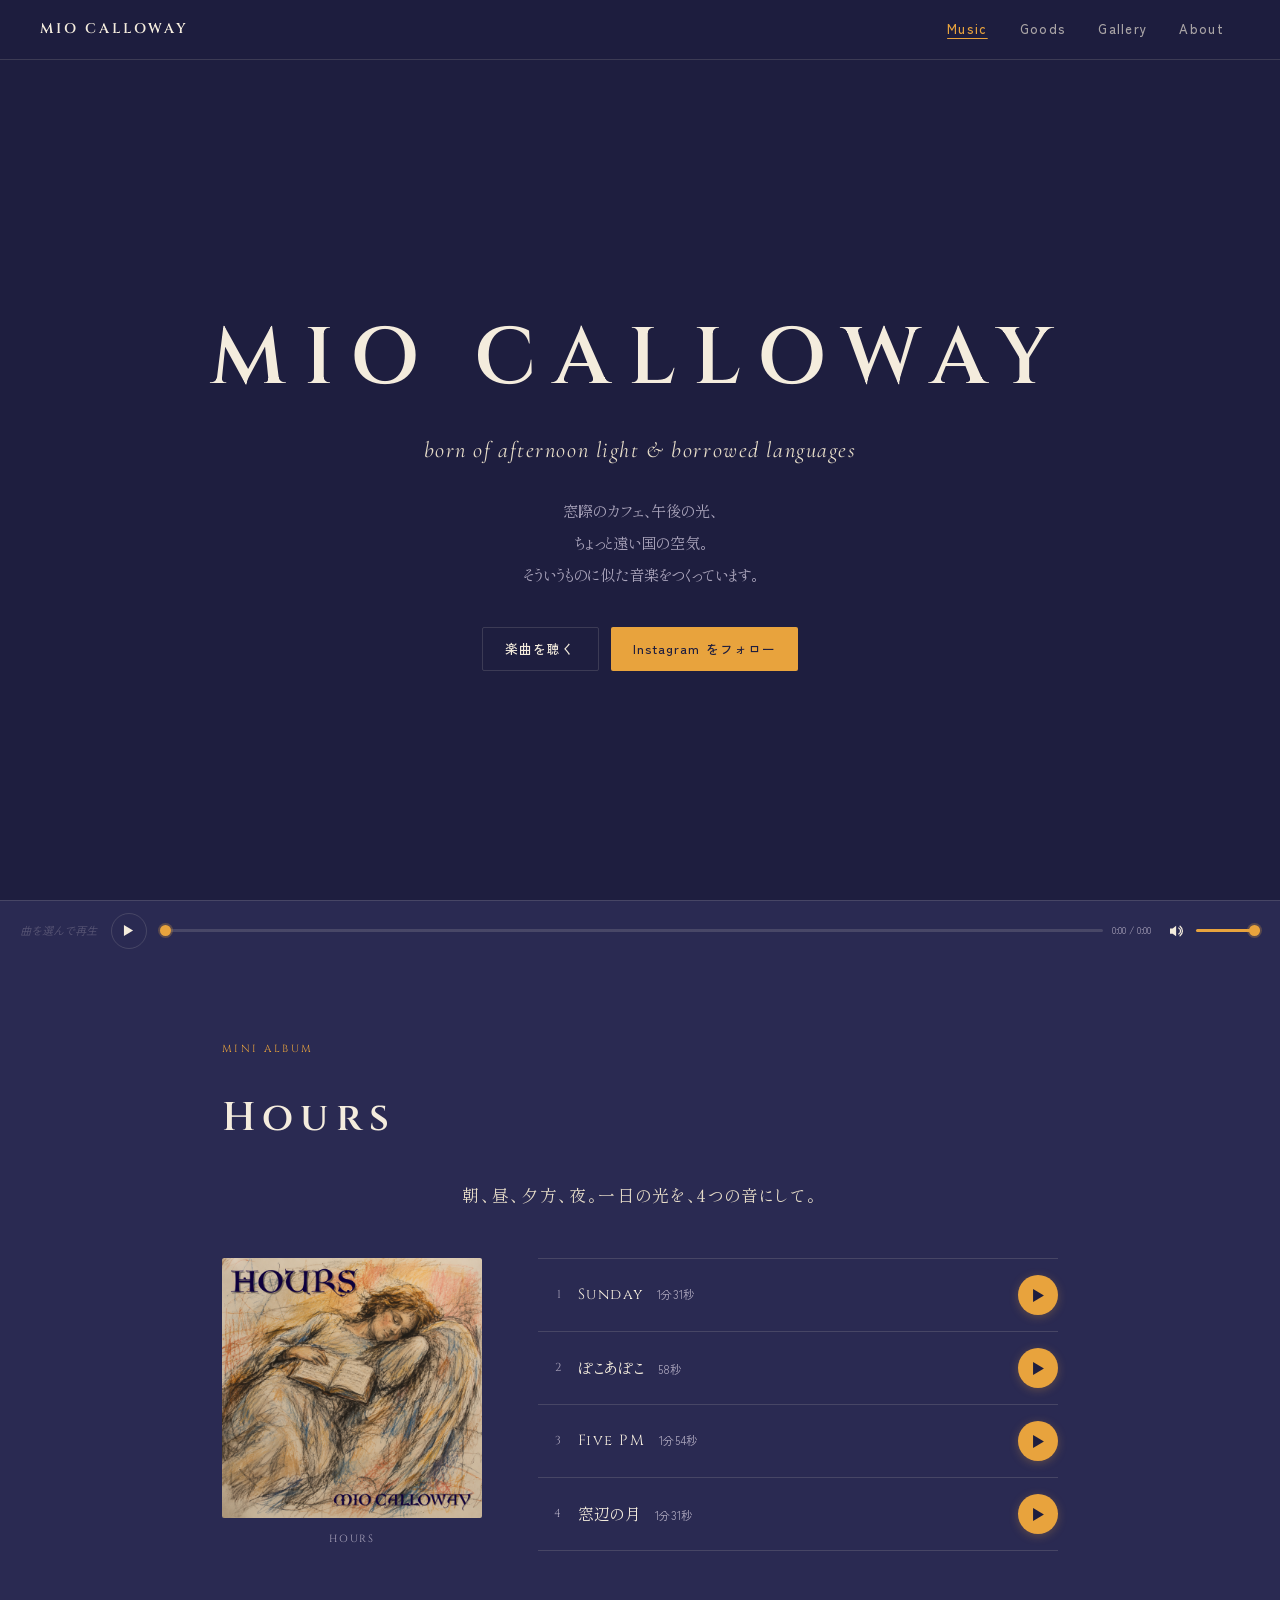
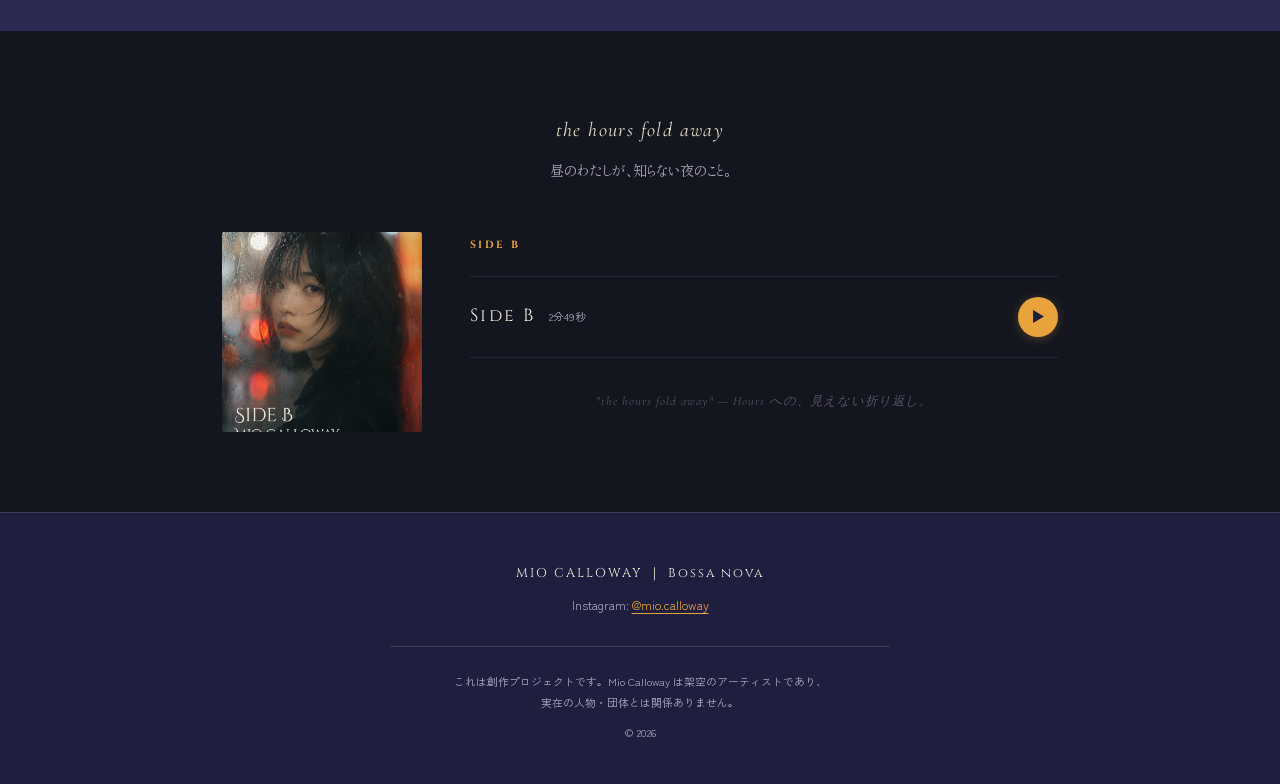
==== index.html @ bc593405 "プレーヤーを初期非表示にし、再生ボタンで表示するように変更 - .player-bar を transform:translateY(100%) で初期非表示にし、   .visible で下からスラ" ====
<!DOCTYPE html>
<html lang="ja">
<head>
  <meta charset="UTF-8">
  <meta name="viewport" content="width=device-width, initial-scale=1.0">
  <title>Music — Mio Calloway</title>
  <meta name="description" content="Mio Calloway の公式サイト。ミニアルバム『Hours』と隠しトラック Side B を収録。">
  <meta property="og:title" content="Mio Calloway">
  <meta property="og:description" content="窓際のカフェ、午後の光、ちょっと遠い国の空気。そういうものに似た音楽をつくっています。">
  <meta property="og:image" content="assets/images/og_image.jpg">
  <meta property="og:type" content="website">
  <meta name="twitter:card" content="summary_large_image">
  <meta name="theme-color" content="#1E1E3F">
  <link rel="preconnect" href="https://fonts.googleapis.com">
  <link rel="preconnect" href="https://fonts.gstatic.com" crossorigin>
  <link href="https://fonts.googleapis.com/css2?family=Cinzel:wght@400;600&family=Cormorant+Garamond:ital,wght@0,400;0,500;1,400&family=Shippori+Mincho:wght@400;600&family=Zen+Kaku+Gothic+New:wght@400;500;700&display=swap" rel="stylesheet">
  <link rel="stylesheet" href="css/style.css">
</head>
<body>

  <a href="#main" class="skip-link">本文へスキップ</a>

  <!-- ======= HEADER ======= -->
  <header class="site-header">
    <a href="index.html" class="site-logo">MIO CALLOWAY</a>
    <nav aria-label="サイトナビゲーション">
      <ul class="site-nav">
        <li><a href="index.html" class="active" aria-current="page">Music</a></li>
        <li><a href="goods.html">Goods</a></li>
        <li><a href="gallery.html">Gallery</a></li>
        <li><a href="about.html">About</a></li>
      </ul>
    </nav>
  </header>

  <!-- ======= MAIN ======= -->
  <main id="main" class="page-main">

    <!-- HERO -->
    <section class="hero" aria-labelledby="hero-title">
      <h1 id="hero-title" class="hero-title fade-in fade-in-1">MIO CALLOWAY</h1>
      <p class="hero-tagline fade-in fade-in-2">born of afternoon light &amp; borrowed languages</p>
      <p class="hero-bio fade-in fade-in-3">
        <span>窓際のカフェ、午後の光、</span>
        <span>ちょっと遠い国の空気。</span>
        <span>そういうものに似た音楽をつくっています。</span>
      </p>
      <div class="hero-cta fade-in fade-in-4">
        <a href="#hours-heading" class="hero-cta-secondary">楽曲を聴く</a>
        <a href="https://www.instagram.com/mio.calloway" class="hero-cta-primary" target="_blank" rel="noopener noreferrer">Instagram をフォロー</a>
      </div>
      <span class="scroll-hint fade-in fade-in-5" aria-hidden="true">↓</span>
    </section>

    <!-- ======= HOURS ======= -->
    <section class="hours-section" aria-labelledby="hours-heading">
      <div class="section-container">
        <span class="page-label fade-in fade-in-1">Mini Album</span>
        <h2 id="hours-heading" style="font-family:var(--f-cinzel);font-size:clamp(1.5rem,5vw,2.5rem);font-weight:600;letter-spacing:.18em;color:var(--cream);margin-bottom:1.5rem;" class="fade-in fade-in-2">Hours</h2>
        <p class="section-lead fade-in fade-in-3">朝、昼、夕方、夜。一日の光を、4つの音にして。</p>

        <div class="hours-inner fade-in fade-in-4">
          <!-- Album cover -->
          <div class="album-cover-wrapper">
            <img
              src="assets/images/cover_hours.jpg"
              alt="ミニアルバム『Hours』ジャケット"
              class="album-cover"
              width="260"
              height="260"
            >
            <p class="album-cover-label">Hours</p>
          </div>

          <!-- Track list -->
          <div class="hours-tracks">
            <ul class="track-list" aria-label="トラックリスト">

              <!-- Track 1: Sunday -->
              <li class="track-item"
                  data-src="assets/audio/01_sunday.mp3"
                  data-title="Sunday"
                  data-sideb="false">
                <span class="track-num">1</span>
                <div class="track-info">
                  <span class="track-title track-title-en">Sunday</span>
                  <div class="track-sub">
                    <span class="track-duration">1分31秒</span>
                  </div>
                </div>
                <button class="play-btn" aria-label="Sundayを再生" type="button"></button>
              </li>

              <!-- Track 2: ぽこあぽこ -->
              <li class="track-item"
                  data-src="assets/audio/02_pocoapoco.mp3"
                  data-title="ぽこあぽこ"
                  data-sideb="false">
                <span class="track-num">2</span>
                <div class="track-info">
                  <span class="track-title">ぽこあぽこ</span>
                  <div class="track-sub">
                    <span class="track-duration">58秒</span>
                  </div>
                </div>
                <button class="play-btn" aria-label="ぽこあぽこを再生" type="button"></button>
              </li>

              <!-- Track 3: Five PM -->
              <li class="track-item"
                  data-src="assets/audio/03_five_pm.mp3"
                  data-title="Five PM"
                  data-sideb="false">
                <span class="track-num">3</span>
                <div class="track-info">
                  <span class="track-title track-title-en">Five PM</span>
                  <div class="track-sub">
                    <span class="track-duration">1分54秒</span>
                  </div>
                </div>
                <button class="play-btn" aria-label="Five PMを再生" type="button"></button>
              </li>

              <!-- Track 4: 窓辺の月 -->
              <li class="track-item"
                  data-src="assets/audio/04_madobe_no_tsuki.mp3"
                  data-title="窓辺の月"
                  data-sideb="false">
                <span class="track-num">4</span>
                <div class="track-info">
                  <span class="track-title">窓辺の月</span>
                  <div class="track-sub">
                    <span class="track-duration">1分31秒</span>
                  </div>
                </div>
                <button class="play-btn" aria-label="窓辺の月を再生" type="button"></button>
              </li>

            </ul>
          </div><!-- /.hours-tracks -->
        </div><!-- /.hours-inner -->
      </div>
    </section><!-- /.hours-section -->

    <!-- ======= SIDE B ======= -->
    <section class="side-b-section" aria-labelledby="sideb-heading">
      <div class="section-container">
        <div class="side-b-lead fade-in fade-in-1">
          <span class="side-b-lead-en">the hours fold away</span>
          <span class="side-b-lead-ja">昼のわたしが、知らない夜のこと。</span>
        </div>

        <div class="side-b-inner fade-in fade-in-2">
          <!-- Cover -->
          <div class="side-b-cover-wrapper">
            <img
              src="assets/images/cover_side_b.jpg"
              alt="写真集『Side B』表紙"
              class="side-b-cover"
              width="200"
              height="200"
            >
          </div>

          <!-- Track -->
          <div class="side-b-track-block">
            <h2 class="page-label" id="sideb-heading">Side B</h2>
            <ul>
              <li class="side-b-track-item"
                  data-src="assets/audio/05_side_b.mp3"
                  data-title="Side B"
                  data-sideb="true">
                <div class="track-info">
                  <span class="side-b-track-title">Side B</span>
                  <span class="side-b-track-meta">2分49秒</span>
                </div>
                <button class="play-btn" aria-label="Side Bを再生" type="button"></button>
              </li>
            </ul>

            <p class="side-b-hint">
              "the hours fold away" — Hours への、見えない折り返し。
            </p>
          </div>
        </div>

      </div>
    </section><!-- /.side-b-section -->

  </main>

  <!-- ======= FOOTER ======= -->
  <footer class="site-footer">
    <span class="footer-logo">MIO CALLOWAY ｜ Bossa nova</span>
    <p class="footer-ig">Instagram: <a href="https://www.instagram.com/mio.calloway" target="_blank" rel="noopener noreferrer">@mio.calloway</a></p>
    <div class="footer-disclosure">
      <p>これは創作プロジェクトです。Mio Calloway は架空のアーティストであり、<br>実在の人物・団体とは関係ありません。</p>
      <p style="margin-top:.5rem;">© 2026</p>
    </div>
  </footer>

  <!-- ======= PLAYER BAR ======= -->
  <div id="player-bar" class="player-bar" role="region" aria-label="音楽プレーヤー">
    <span id="player-idle" class="player-idle">曲を選んで再生</span>
    <span id="player-track-name" class="player-track-name"></span>
    <div class="player-controls">
      <button id="player-play-btn" class="player-play-btn" type="button" aria-label="再生">
        <svg viewBox="0 0 10 12" fill="currentColor" width="11" height="11"><polygon points="0,0 10,6 0,12"/></svg>
      </button>
    </div>
    <div class="player-seek">
      <input
        id="player-progress"
        class="player-progress"
        type="range"
        min="0"
        max="100"
        value="0"
        step="0.1"
        aria-label="再生位置"
      >
      <span id="player-time" class="player-time">0:00 / 0:00</span>
    </div>
    <div class="player-volume">
      <button id="player-mute-btn" class="player-mute-btn" type="button" aria-label="ミュート">
        <svg viewBox="0 0 16 16" fill="currentColor" width="14" height="14" aria-hidden="true">
          <path d="M0 5v6h3l4 3V2L3 5H0z"/>
          <path d="M10 4.5a4 4 0 0 1 0 7" fill="none" stroke="currentColor" stroke-width="1.4" stroke-linecap="round"/>
          <path d="M11.5 2.5a7 7 0 0 1 0 11" fill="none" stroke="currentColor" stroke-width="1.4" stroke-linecap="round"/>
        </svg>
      </button>
      <input
        id="player-volume"
        class="player-volume-slider"
        type="range"
        min="0"
        max="100"
        value="100"
        step="1"
        aria-label="音量"
      >
    </div>
  </div>

  <script src="js/player.js"></script>
</body>
</html>
---- css/style.css ----
/* ============================================================
   Mio Calloway — Global Styles
   ============================================================ */

/* === 1. GOOGLE FONTS ===
   Fonts are loaded via <link> in each page's <head> (preconnect + display=swap).
   No @import here to avoid duplicate, render-blocking font requests. */

/* === 2. CSS VARIABLES === */
:root {
  /* Hours（表・昼・暖）= 主軸 */
  --indigo:        #1E1E3F;
  --indigo-soft:   #2A2A52;
  --cream:         #F4ECDD;
  --cream-dim:     #E7DDC9;

  /* アクセント（暖色・誘導） */
  --amber:         #E8A33D;
  --amber-deep:    #D4A857;

  /* Side B（裏・夜・冷）*/
  --night:         #14161F;
  --night-blue:    #2B3A55;

  /* 汎用 */
  --ink:           #1E1E3F;
  --ink-on-dark:   #F4ECDD;
  /* 暗背景上での可読性確保（旧 #8A8499 はコントラスト不足だったため明度を上げた） */
  --muted:         #ABA5BC;
  --line:          rgba(244,236,221,.14);
  --line-dark:     rgba(30,30,63,.12);

  /* Font families */
  --f-cinzel:      'Cinzel', serif;
  --f-cormorant:   'Cormorant Garamond', serif;
  --f-shippori:    'Shippori Mincho', serif;
  --f-zen:         'Zen Kaku Gothic New', sans-serif;
}

/* === 3. RESET & BASE === */
*, *::before, *::after {
  box-sizing: border-box;
  margin: 0;
  padding: 0;
}

@media (prefers-reduced-motion: no-preference) {
  html { scroll-behavior: smooth; }
}

body {
  background-color: var(--indigo);
  color: var(--cream);
  font-family: var(--f-zen);
  font-size: 1rem;
  line-height: 1.9;
  font-feature-settings: "palt";
  -webkit-font-smoothing: antialiased;
  min-height: 100vh;
}

img {
  display: block;
  max-width: 100%;
  height: auto;
  background-color: var(--indigo-soft);
}

a {
  color: var(--amber);
  text-decoration: underline;
  text-underline-offset: 3px;
  transition: color 0.2s;
}

a:hover {
  color: var(--cream);
}

ul, ol {
  list-style: none;
}

button {
  cursor: pointer;
}

/* === ACCESSIBILITY: focus visibility === */
a:focus-visible,
button:focus-visible,
input:focus-visible,
[tabindex]:focus-visible {
  outline: 2px solid var(--amber);
  outline-offset: 3px;
  border-radius: 2px;
}

.player-progress:focus-visible {
  outline: 2px solid var(--amber);
  outline-offset: 4px;
}

/* Skip link — visible only when focused */
.skip-link {
  position: absolute;
  left: 1rem;
  top: -3rem;
  z-index: 1000;
  padding: 0.5rem 0.9rem;
  background: var(--amber);
  color: var(--indigo);
  font-size: 0.8rem;
  font-weight: 700;
  text-decoration: none;
  border-radius: 2px;
  transition: top 0.2s;
}

.skip-link:focus {
  top: 1rem;
  color: var(--indigo);
}

/* === ACCESSIBILITY: reduced motion === */
@media (prefers-reduced-motion: reduce) {
  *, *::before, *::after {
    animation-duration: 0.001ms !important;
    animation-iteration-count: 1 !important;
    transition-duration: 0.001ms !important;
  }
  .fade-in { opacity: 1 !important; transform: none !important; }
}

/* === 4. FADE-IN ANIMATIONS === */
@keyframes fadeUp {
  from { opacity: 0; transform: translateY(14px); }
  to   { opacity: 1; transform: translateY(0); }
}

.fade-in {
  opacity: 0;
  animation: fadeUp 0.6s ease forwards;
}
.fade-in-1 { animation-delay: 0.1s; }
.fade-in-2 { animation-delay: 0.28s; }
.fade-in-3 { animation-delay: 0.46s; }
.fade-in-4 { animation-delay: 0.62s; }
.fade-in-5 { animation-delay: 0.78s; }

/* === 5. HEADER / NAV === */
.site-header {
  position: sticky;
  top: 0;
  z-index: 100;
  height: 60px;
  display: flex;
  align-items: center;
  justify-content: space-between;
  padding: 0 1.25rem;
  background: rgba(30, 30, 63, 0.88);
  backdrop-filter: blur(14px);
  -webkit-backdrop-filter: blur(14px);
  border-bottom: 1px solid var(--line);
}

.site-logo {
  font-family: var(--f-cinzel);
  font-size: 0.88rem;
  font-weight: 600;
  letter-spacing: 0.2em;
  color: var(--cream);
  text-decoration: none;
  white-space: nowrap;
  transition: color 0.2s;
}

.site-logo:hover {
  color: var(--amber);
}

.site-nav {
  display: flex;
  gap: 0;
  overflow-x: auto;
  -webkit-overflow-scrolling: touch;
  scrollbar-width: none;
}

.site-nav::-webkit-scrollbar { display: none; }

.site-nav a {
  display: flex;
  align-items: center;
  min-height: 44px;
  padding: 0.35rem 0.75rem;
  font-family: var(--f-zen);
  font-size: 0.78rem;
  font-weight: 500;
  letter-spacing: 0.1em;
  color: rgba(244, 236, 221, 0.65);
  text-decoration: none;
  white-space: nowrap;
  transition: color 0.2s;
}

.site-nav a:hover {
  color: var(--cream);
}

.site-nav a.active {
  color: var(--amber);
  text-decoration: underline;
  text-underline-offset: 4px;
}

/* === 6. FOOTER === */
.site-footer {
  padding: 3rem 1.5rem 2.5rem;
  text-align: center;
  border-top: 1px solid var(--line);
  font-size: 0.75rem;
  color: var(--muted);
  line-height: 2;
}

.footer-logo {
  display: block;
  font-family: var(--f-cinzel);
  font-size: 0.8rem;
  letter-spacing: 0.16em;
  color: var(--cream);
  margin-bottom: 0.4rem;
}

.footer-ig a {
  color: var(--amber);
  font-size: 0.78rem;
}

.footer-disclosure {
  margin-top: 1.75rem;
  padding-top: 1.5rem;
  border-top: 1px solid var(--line);
  font-size: 0.68rem;
  color: var(--muted);
  line-height: 2;
  max-width: 500px;
  margin-left: auto;
  margin-right: auto;
}

/* === 7. LAYOUT UTILITIES === */
.section-container {
  max-width: 900px;
  margin: 0 auto;
  padding: 4.5rem 1.5rem;
}

.page-label {
  display: block;
  font-family: var(--f-cinzel);
  font-size: 0.65rem;
  letter-spacing: 0.24em;
  color: var(--amber);
  text-transform: uppercase;
  margin-bottom: 1.25rem;
}

/* === 8. HERO (index.html) === */
.hero {
  min-height: 100svh;
  display: flex;
  flex-direction: column;
  align-items: center;
  justify-content: center;
  text-align: center;
  padding: 5rem 1.5rem 7rem;
  position: relative;
}

.hero-title {
  font-family: var(--f-cinzel);
  font-size: clamp(2rem, 9vw, 5rem);
  font-weight: 600;
  letter-spacing: 0.18em;
  color: var(--cream);
  line-height: 1.05;
  margin-bottom: 1.75rem;
}

.hero-tagline {
  font-family: var(--f-cormorant);
  font-style: italic;
  font-size: clamp(1rem, 3.5vw, 1.4rem);
  color: var(--cream-dim);
  letter-spacing: 0.07em;
  margin-bottom: 1.5rem;
}

.hero-bio {
  font-family: var(--f-shippori);
  font-size: 0.95rem;
  color: var(--muted);
  line-height: 2.1;
  max-width: 100%;
  margin: 0 auto;
  /* 文節の途中で改行させない（「ちょ／っと」のような割れを防ぐ） */
  word-break: keep-all;
  overflow-wrap: anywhere;
}

.hero-bio span {
  display: block;
}

.hero-cta {
  display: flex;
  flex-wrap: wrap;
  gap: 0.75rem;
  justify-content: center;
  margin-top: 2.25rem;
}

.hero-cta a {
  display: inline-flex;
  align-items: center;
  min-height: 44px;
  padding: 0.55rem 1.4rem;
  font-family: var(--f-zen);
  font-size: 0.8rem;
  font-weight: 500;
  letter-spacing: 0.08em;
  text-decoration: none;
  border-radius: 2px;
  transition: background 0.2s, color 0.2s, border-color 0.2s;
}

.hero-cta-primary {
  background: var(--amber);
  color: var(--indigo);
}

.hero-cta-primary:hover {
  background: var(--cream);
  color: var(--indigo);
}

.hero-cta-secondary {
  border: 1px solid var(--line);
  color: var(--cream);
}

.hero-cta-secondary:hover {
  border-color: var(--amber);
  color: var(--amber);
}

.scroll-hint {
  position: absolute;
  bottom: 2.5rem;
  left: 50%;
  transform: translateX(-50%);
  font-size: 0.65rem;
  letter-spacing: 0.2em;
  color: rgba(138, 132, 153, 0.5);
  animation: breathe 2.5s ease-in-out infinite;
}

@keyframes breathe {
  0%, 100% { opacity: 0.3; transform: translateX(-50%) translateY(0); }
  50%       { opacity: 0.8; transform: translateX(-50%) translateY(4px); }
}

/* === 9. HOURS SECTION === */
.hours-section {
  background: var(--indigo-soft);
}

.section-lead {
  font-family: var(--f-shippori);
  font-size: 1.05rem;
  letter-spacing: 0.1em;
  color: var(--cream-dim);
  text-align: center;
  margin-bottom: 3rem;
  line-height: 1.8;
}

.hours-inner {
  display: flex;
  flex-direction: column;
  gap: 2.5rem;
}

.album-cover-wrapper {
  max-width: 260px;
  margin: 0 auto;
  width: 100%;
}

.album-cover {
  width: 100%;
  aspect-ratio: 1 / 1;
  object-fit: cover;
  border-radius: 2px;
  display: block;
  background: linear-gradient(145deg, var(--indigo) 0%, var(--night-blue) 100%);
}

.album-cover-label {
  font-family: var(--f-cinzel);
  font-size: 0.65rem;
  letter-spacing: 0.18em;
  color: var(--muted);
  text-align: center;
  margin-top: 0.75rem;
  text-transform: uppercase;
}

/* === 10. TRACK LIST === */
.track-list {
  border-top: 1px solid var(--line);
}

.track-item {
  display: flex;
  align-items: center;
  gap: 1rem;
  padding: 1rem 0;
  border-bottom: 1px solid var(--line);
  transition: background 0.2s;
}

.track-item:hover {
  background: rgba(244, 236, 221, 0.03);
}

.track-item.playing {
  background: rgba(232, 163, 61, 0.06);
}

.track-num {
  flex: 0 0 1.5rem;
  font-family: var(--f-cinzel);
  font-size: 0.72rem;
  letter-spacing: 0.06em;
  color: var(--muted);
  text-align: right;
}

/* タイトルと再生時間を同じ行に横並び */
.track-info {
  display: flex;
  align-items: baseline;
  gap: 0.85rem;
  min-width: 0;
}

.track-title {
  font-family: var(--f-shippori);
  font-size: 0.98rem;
  color: var(--cream);
  white-space: nowrap;
  overflow: hidden;
  text-overflow: ellipsis;
}

.track-title-en {
  font-family: var(--f-cinzel);
  font-weight: 400;
  letter-spacing: 0.1em;
  font-size: 0.92rem;
}

.track-sub {
  display: flex;
  align-items: baseline;
  flex-shrink: 0;
}

.track-duration {
  font-size: 0.72rem;
  color: var(--muted);
  font-variant-numeric: tabular-nums;
}

.play-btn {
  margin-left: auto;
  background: var(--amber);
  border: none;
  border-radius: 50%;
  width: 40px;
  height: 40px;
  flex-shrink: 0;
  display: flex;
  align-items: center;
  justify-content: center;
  color: var(--indigo);
  box-shadow: 0 2px 10px rgba(232, 163, 61, 0.28);
  transition: transform 0.15s ease, background 0.2s, box-shadow 0.2s;
}

.play-btn:hover {
  background: var(--cream);
  color: var(--indigo);
  transform: scale(1.08);
}

.track-item.playing .play-btn {
  background: var(--cream);
  color: var(--indigo);
  box-shadow: 0 0 0 3px rgba(244, 236, 221, 0.18);
}

.play-btn svg {
  width: 13px;
  height: 13px;
  pointer-events: none;
}

/* === 11. SIDE B SECTION === */
.side-b-section {
  background: var(--night);
}

.side-b-lead {
  text-align: center;
  margin-bottom: 3rem;
}

.side-b-lead-en {
  display: block;
  font-family: var(--f-cormorant);
  font-style: italic;
  font-size: 1.25rem;
  color: var(--cream-dim);
  letter-spacing: 0.07em;
  margin-bottom: 0.5rem;
}

.side-b-lead-ja {
  display: block;
  font-family: var(--f-shippori);
  font-size: 0.88rem;
  color: var(--muted);
}

.side-b-inner {
  display: flex;
  flex-direction: column;
  align-items: center;
  gap: 2.5rem;
}

.side-b-cover-wrapper {
  max-width: 200px;
  width: 100%;
}

.side-b-cover {
  width: 100%;
  aspect-ratio: 1 / 1;
  object-fit: cover;
  border-radius: 2px;
  background: linear-gradient(145deg, var(--night) 0%, var(--night-blue) 100%);
}

.side-b-track-block {
  width: 100%;
}

.side-b-track-item {
  display: flex;
  align-items: center;
  gap: 0.85rem;
  padding: 1.25rem 0;
  border-top: 1px solid rgba(43, 58, 85, 0.5);
  border-bottom: 1px solid rgba(43, 58, 85, 0.5);
}

.side-b-track-title {
  font-family: var(--f-cinzel);
  font-size: 1.1rem;
  letter-spacing: 0.14em;
  color: var(--cream);
}

.side-b-track-meta {
  font-size: 0.68rem;
  color: var(--muted);
}

.side-b-hint {
  margin-top: 2rem;
  font-family: var(--f-cormorant);
  font-style: italic;
  font-size: 0.78rem;
  color: rgba(138, 132, 153, 0.55);
  text-align: center;
  letter-spacing: 0.08em;
}

/* === 12. MUSIC PLAYER BAR === */
/* 曲の再生ボタンが押されるまでプレーヤーは隠す。表示後はフッターが隠れないよう余白を確保 */
body.player-active {
  padding-bottom: 60px;
}

.player-bar {
  position: fixed;
  bottom: 0;
  left: 0;
  right: 0;
  z-index: 200;
  height: 60px;
  display: flex;
  align-items: center;
  gap: 0.85rem;
  padding: 0 1.25rem;
  background: var(--indigo-soft);
  border-top: 1px solid var(--line);
  transform: translateY(100%);
  transition: transform 0.35s ease, background 0.5s ease;
}

.player-bar.visible {
  transform: translateY(0);
}

.player-bar.side-b-mode {
  background: #0E1018;
}

.player-track-name {
  font-size: 0.72rem;
  color: var(--cream);
  white-space: nowrap;
  overflow: hidden;
  text-overflow: ellipsis;
  flex: 0 0 auto;
  max-width: 120px;
  display: none;
}

.player-idle {
  font-size: 0.7rem;
  color: rgba(138, 132, 153, 0.5);
  font-style: italic;
  flex: 0 0 auto;
  display: block;
  white-space: nowrap;
}

.player-play-btn {
  background: none;
  border: 1px solid var(--line);
  border-radius: 50%;
  width: 36px;
  height: 36px;
  flex-shrink: 0;
  display: flex;
  align-items: center;
  justify-content: center;
  color: var(--cream);
  transition: border-color 0.2s, color 0.2s;
}

.player-play-btn:hover {
  border-color: var(--amber);
  color: var(--amber);
}

.player-play-btn svg {
  width: 11px;
  height: 11px;
  pointer-events: none;
}

.player-seek {
  flex: 1;
  display: flex;
  align-items: center;
  gap: 0.6rem;
  min-width: 0;
}

.player-progress {
  flex: 1;
  --pct: 0%;
  -webkit-appearance: none;
  appearance: none;
  height: 3px;
  border-radius: 2px;
  background: linear-gradient(
    to right,
    var(--amber) 0%,
    var(--amber) var(--pct),
    rgba(244,236,221,.15) var(--pct),
    rgba(244,236,221,.15) 100%
  );
  cursor: pointer;
  min-width: 40px;
  outline: none;
}

.player-progress::-webkit-slider-thumb {
  -webkit-appearance: none;
  width: 11px;
  height: 11px;
  border-radius: 50%;
  background: var(--amber);
  cursor: pointer;
  box-shadow: 0 0 0 2px rgba(232,163,61,.25);
}

.player-progress::-moz-range-thumb {
  width: 11px;
  height: 11px;
  border-radius: 50%;
  background: var(--amber);
  cursor: pointer;
  border: none;
  box-shadow: 0 0 0 2px rgba(232,163,61,.25);
}

.player-time {
  font-size: 0.62rem;
  color: var(--muted);
  white-space: nowrap;
  flex-shrink: 0;
  font-variant-numeric: tabular-nums;
}

/* --- Volume control --- */
.player-volume {
  display: flex;
  align-items: center;
  gap: 0.45rem;
  flex-shrink: 0;
}

.player-mute-btn {
  background: none;
  border: none;
  padding: 0;
  width: 24px;
  height: 24px;
  display: flex;
  align-items: center;
  justify-content: center;
  color: var(--cream);
  transition: color 0.2s;
}

.player-mute-btn:hover {
  color: var(--amber);
}

.player-mute-btn.muted {
  color: rgba(138, 132, 153, 0.6);
}

.player-volume-slider {
  --pct: 100%;
  -webkit-appearance: none;
  appearance: none;
  width: 64px;
  height: 3px;
  border-radius: 2px;
  background: linear-gradient(
    to right,
    var(--amber) 0%,
    var(--amber) var(--pct),
    rgba(244,236,221,.15) var(--pct),
    rgba(244,236,221,.15) 100%
  );
  cursor: pointer;
  outline: none;
  /* スペースの狭いモバイルではスライダーを隠し、ミュートボタンのみ表示 */
  display: none;
}

.player-volume-slider::-webkit-slider-thumb {
  -webkit-appearance: none;
  width: 11px;
  height: 11px;
  border-radius: 50%;
  background: var(--amber);
  cursor: pointer;
  box-shadow: 0 0 0 2px rgba(232,163,61,.25);
}

.player-volume-slider::-moz-range-thumb {
  width: 11px;
  height: 11px;
  border-radius: 50%;
  background: var(--amber);
  cursor: pointer;
  border: none;
  box-shadow: 0 0 0 2px rgba(232,163,61,.25);
}

/* === 13. GOODS PAGE === */
.goods-section {
  background: var(--indigo);
}

.goods-grid {
  display: grid;
  grid-template-columns: 1fr;
  gap: 1.75rem;
}

/* Featured card spans full width */
.goods-card-featured {
  border: 1px solid var(--line);
  border-radius: 2px;
  overflow: hidden;
  position: relative;
  transition: border-color 0.25s;
}

.goods-card-featured:hover {
  border-color: rgba(244,236,221,.25);
}

.goods-card-featured-inner {
  display: flex;
  flex-direction: column;
}

.goods-card-featured-img {
  width: 100%;
  aspect-ratio: 16 / 9;
  object-fit: cover;
  background: linear-gradient(145deg, var(--night) 0%, var(--night-blue) 100%);
  display: block;
}

.goods-card-featured-body {
  padding: 1.5rem;
  background: rgba(20,22,31,.6);
}

.goods-card-featured-name {
  font-family: var(--f-cinzel);
  font-size: 1.1rem;
  letter-spacing: 0.12em;
  color: var(--cream);
  margin-bottom: 0.4rem;
}

.goods-card-featured-sub {
  font-family: var(--f-shippori);
  font-size: 0.9rem;
  color: var(--cream-dim);
  margin-bottom: 0.5rem;
}

.goods-card-featured-price {
  font-size: 0.8rem;
  color: var(--muted);
  margin-bottom: 0.5rem;
}

.goods-card {
  border: 1px solid var(--line);
  border-radius: 2px;
  overflow: hidden;
  position: relative;
  transition: border-color 0.25s;
}

.goods-card:hover {
  border-color: rgba(244,236,221,.22);
}

.goods-card-img {
  width: 100%;
  aspect-ratio: 4 / 3;
  object-fit: contain;
  background: linear-gradient(145deg, var(--indigo-soft) 0%, var(--indigo) 100%);
  display: block;
  padding: 0.75rem;
}

.goods-card-body {
  padding: 1rem 1.1rem 1.25rem;
}

.goods-card-name {
  font-family: var(--f-shippori);
  font-size: 0.95rem;
  color: var(--cream);
  margin-bottom: 0.3rem;
}

.goods-card-price {
  font-size: 0.78rem;
  color: var(--muted);
  margin-bottom: 0.3rem;
}

.goods-card-note {
  font-size: 0.68rem;
  color: rgba(138,132,153,.65);
  font-style: italic;
}

.goods-restock {
  margin-top: 2.75rem;
  padding-top: 2.25rem;
  border-top: 1px solid var(--line);
  text-align: center;
}

.goods-restock .hero-cta {
  margin-top: 1.25rem;
}

.goods-restock-text {
  font-family: var(--f-shippori);
  font-size: 0.85rem;
  color: var(--cream-dim);
  line-height: 1.9;
}

.sold-out-badge {
  position: absolute;
  top: 0.85rem;
  right: 0.85rem;
  background: rgba(20,22,31,.9);
  border: 1px solid rgba(138,132,153,.4);
  color: var(--muted);
  font-family: var(--f-cinzel);
  font-size: 0.6rem;
  letter-spacing: 0.16em;
  padding: 0.28rem 0.6rem;
  border-radius: 1px;
  text-transform: uppercase;
}

/* === 14. GALLERY PAGE === */
.gallery-hours {
  background: var(--indigo-soft);
}

.gallery-side-b {
  background: var(--night);
}

.gallery-section-heading {
  margin-bottom: 2.25rem;
}

.gallery-section-heading-desc {
  display: block;
  font-family: var(--f-cormorant);
  font-style: italic;
  font-size: 0.95rem;
  color: var(--muted);
}

.gallery-grid {
  display: grid;
  grid-template-columns: repeat(2, 1fr);
  gap: 0.6rem;
}

.gallery-item {
  position: relative;
  overflow: hidden;
  border-radius: 1px;
  cursor: pointer;
}

.gallery-item img {
  width: 100%;
  aspect-ratio: 3 / 4;
  object-fit: cover;
  display: block;
  transition: transform 0.45s ease, opacity 0.3s;
  background: var(--indigo-soft);
}

.gallery-side-b .gallery-item img {
  background: var(--night-blue);
}

.gallery-item:hover img {
  transform: scale(1.04);
  opacity: 0.82;
}

.gallery-caption {
  position: absolute;
  bottom: 0;
  left: 0;
  right: 0;
  padding: 0.65rem 0.75rem;
  background: linear-gradient(transparent, rgba(20,22,31,.88));
  font-family: var(--f-shippori);
  font-size: 0.68rem;
  color: var(--cream-dim);
  letter-spacing: 0.08em;
  opacity: 0;
  transition: opacity 0.3s;
  line-height: 1.5;
}

.gallery-item:hover .gallery-caption {
  opacity: 1;
}

/* Lightbox */
.lightbox {
  display: none;
  position: fixed;
  inset: 0;
  background: rgba(14,16,24,.96);
  z-index: 500;
  align-items: center;
  justify-content: center;
  padding: 1.5rem;
}

.lightbox.open {
  display: flex;
}

.lightbox-img {
  max-width: 100%;
  max-height: 85vh;
  object-fit: contain;
  background: var(--indigo);
  border-radius: 1px;
}

.lightbox-close {
  position: absolute;
  top: 1.25rem;
  right: 1.5rem;
  background: none;
  border: none;
  color: rgba(244,236,221,.6);
  font-size: 1.75rem;
  line-height: 1;
  cursor: pointer;
  transition: color 0.2s;
}

.lightbox-close:hover {
  color: var(--cream);
}

.lightbox-caption {
  position: absolute;
  bottom: 1.5rem;
  left: 50%;
  transform: translateX(-50%);
  font-family: var(--f-shippori);
  font-size: 0.75rem;
  color: var(--muted);
  white-space: nowrap;
  letter-spacing: 0.06em;
}

/* === 15. ABOUT PAGE === */
.about-page {
  max-width: 640px;
  margin: 0 auto;
  padding: 5rem 1.5rem 4rem;
}

.about-lead {
  font-family: var(--f-cormorant);
  font-style: italic;
  font-size: clamp(1.1rem, 4vw, 1.4rem);
  color: var(--cream-dim);
  letter-spacing: 0.06em;
  line-height: 1.75;
  margin-bottom: 3.5rem;
}

.about-section-title {
  font-family: var(--f-shippori);
  font-size: 0.9rem;
  font-weight: 600;
  letter-spacing: 0.12em;
  color: var(--cream);
  margin: 2.75rem 0 1.1rem;
  padding-bottom: 0.5rem;
  border-bottom: 1px solid var(--line);
}

.about-body {
  font-size: 0.93rem;
  line-height: 2;
  color: rgba(244,236,221,.85);
}

.about-body p {
  margin-bottom: 1.7rem;
}

.about-ig-block {
  margin-top: 3rem;
  padding: 1.5rem;
  border: 1px solid var(--line);
  border-radius: 2px;
  text-align: center;
}

.about-ig-label {
  font-family: var(--f-cinzel);
  font-size: 0.65rem;
  letter-spacing: 0.2em;
  color: var(--muted);
  display: block;
  margin-bottom: 0.5rem;
  text-transform: uppercase;
}

.about-ig-link {
  font-family: var(--f-cinzel);
  font-size: 0.88rem;
  letter-spacing: 0.12em;
  color: var(--amber);
  text-decoration: none;
}

.about-ig-link:hover {
  color: var(--cream);
  text-decoration: underline;
}

.about-disclosure {
  margin-top: 3.5rem;
  padding: 1.5rem 1.75rem;
  border: 1px solid rgba(138,132,153,.22);
  border-radius: 2px;
}

.about-disclosure-heading {
  display: block;
  font-family: var(--f-cinzel);
  font-size: 0.6rem;
  letter-spacing: 0.22em;
  color: var(--muted);
  text-transform: uppercase;
  margin-bottom: 0.85rem;
}

.about-disclosure p {
  font-size: 0.75rem;
  color: var(--muted);
  line-height: 1.9;
}

/* === 16. RESPONSIVE — 640px === */
@media (min-width: 640px) {
  .site-header {
    padding: 0 2rem;
  }

  .site-nav a {
    padding: 0.35rem 1rem;
    font-size: 0.82rem;
  }

  .hero-title {
    letter-spacing: 0.22em;
  }

  .player-track-name {
    max-width: 180px;
  }

  .player-volume-slider {
    display: block;
  }

  .goods-grid {
    grid-template-columns: repeat(2, 1fr);
  }

  .goods-card-featured-inner {
    flex-direction: row;
  }

  .goods-card-featured-img {
    width: 300px;
    aspect-ratio: auto;
    flex-shrink: 0;
  }

  .goods-card-featured-body {
    flex: 1;
    display: flex;
    flex-direction: column;
    justify-content: center;
  }

  .gallery-grid {
    grid-template-columns: repeat(3, 1fr);
  }

  .side-b-inner {
    flex-direction: row;
    align-items: flex-start;
    gap: 3rem;
  }

  .side-b-cover-wrapper {
    flex-shrink: 0;
  }

  .side-b-track-block {
    flex: 1;
    padding-top: 0.25rem;
  }
}

/* === 17. RESPONSIVE — 900px === */
@media (min-width: 900px) {
  .site-header {
    padding: 0 2.5rem;
  }

  .hours-inner {
    flex-direction: row;
    align-items: flex-start;
    gap: 3.5rem;
  }

  .album-cover-wrapper {
    position: sticky;
    top: 80px;
    margin: 0;
    flex-shrink: 0;
  }

  .hours-tracks {
    flex: 1;
  }

  .player-track-name {
    max-width: 240px;
  }

  .goods-grid {
    grid-template-columns: repeat(4, 1fr);
  }

  .gallery-grid {
    grid-template-columns: repeat(4, 1fr);
  }

  .section-container {
    padding: 5rem 2rem;
  }
}
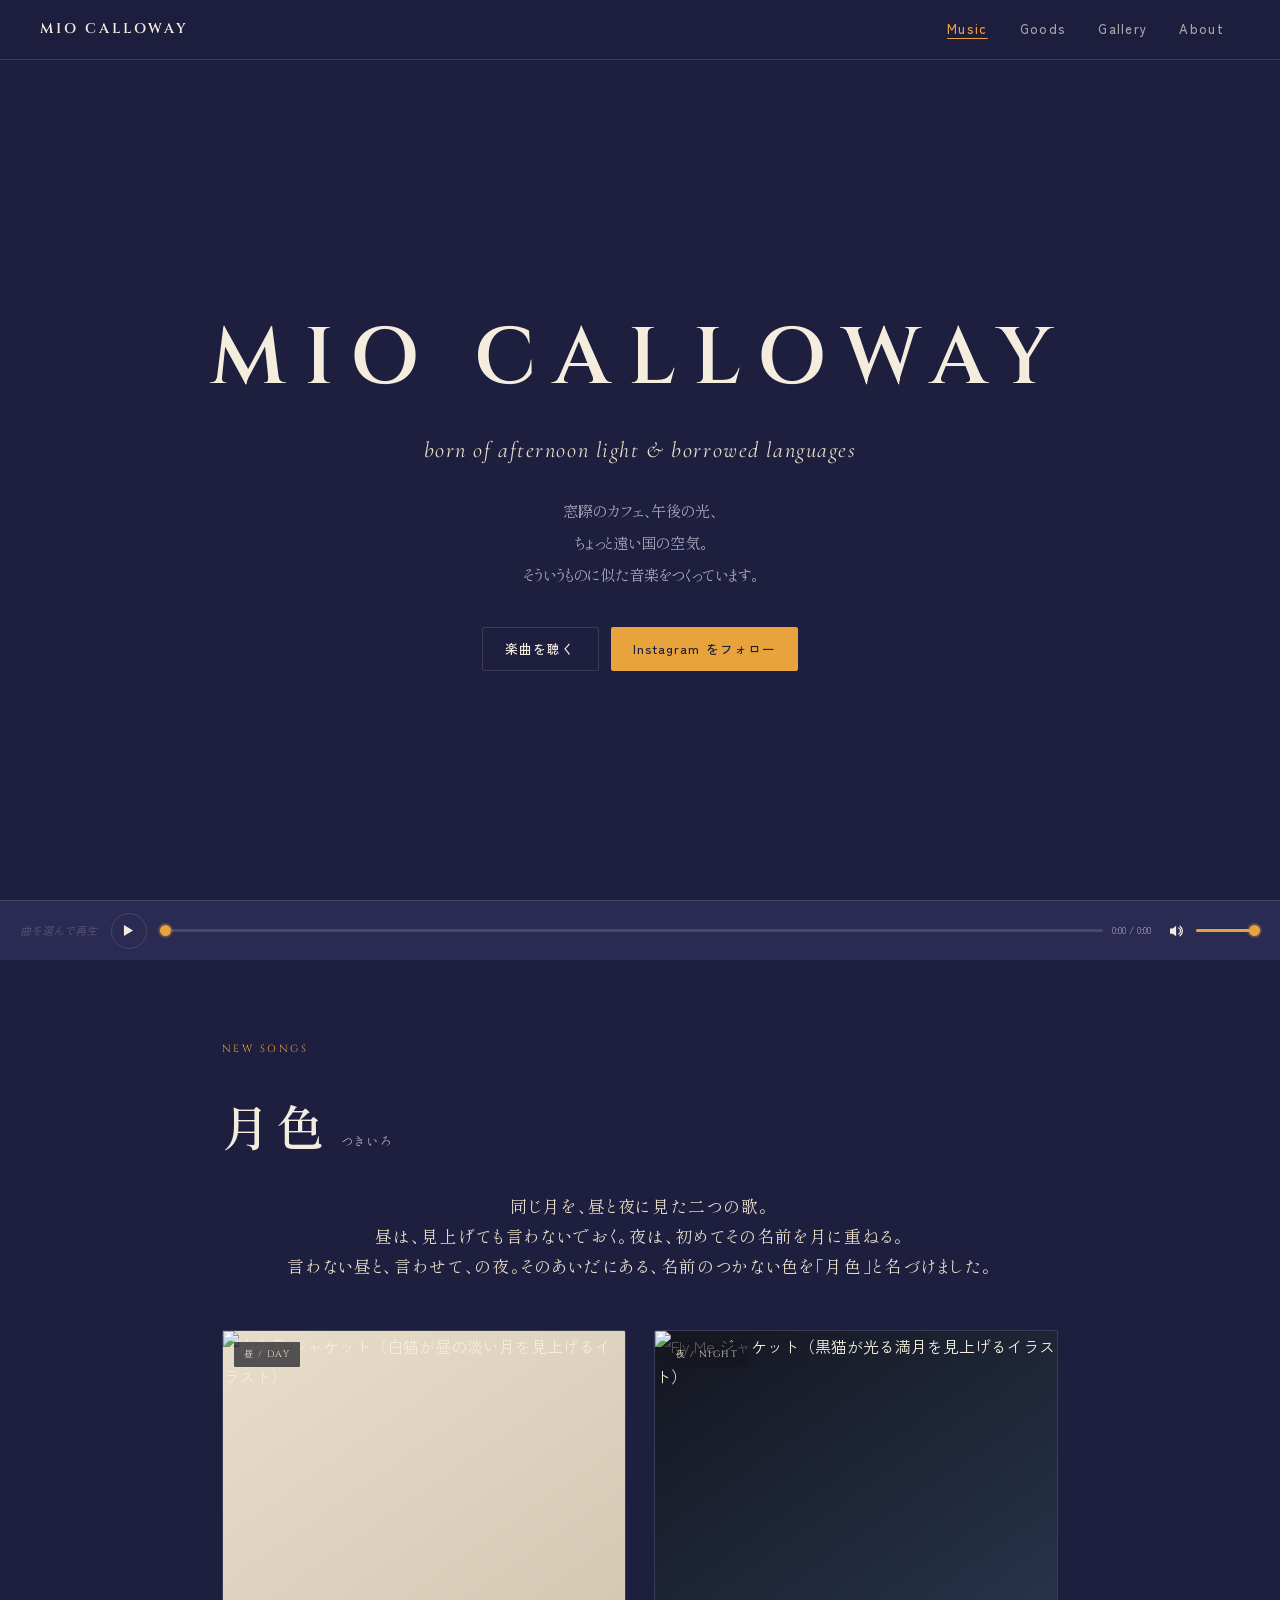
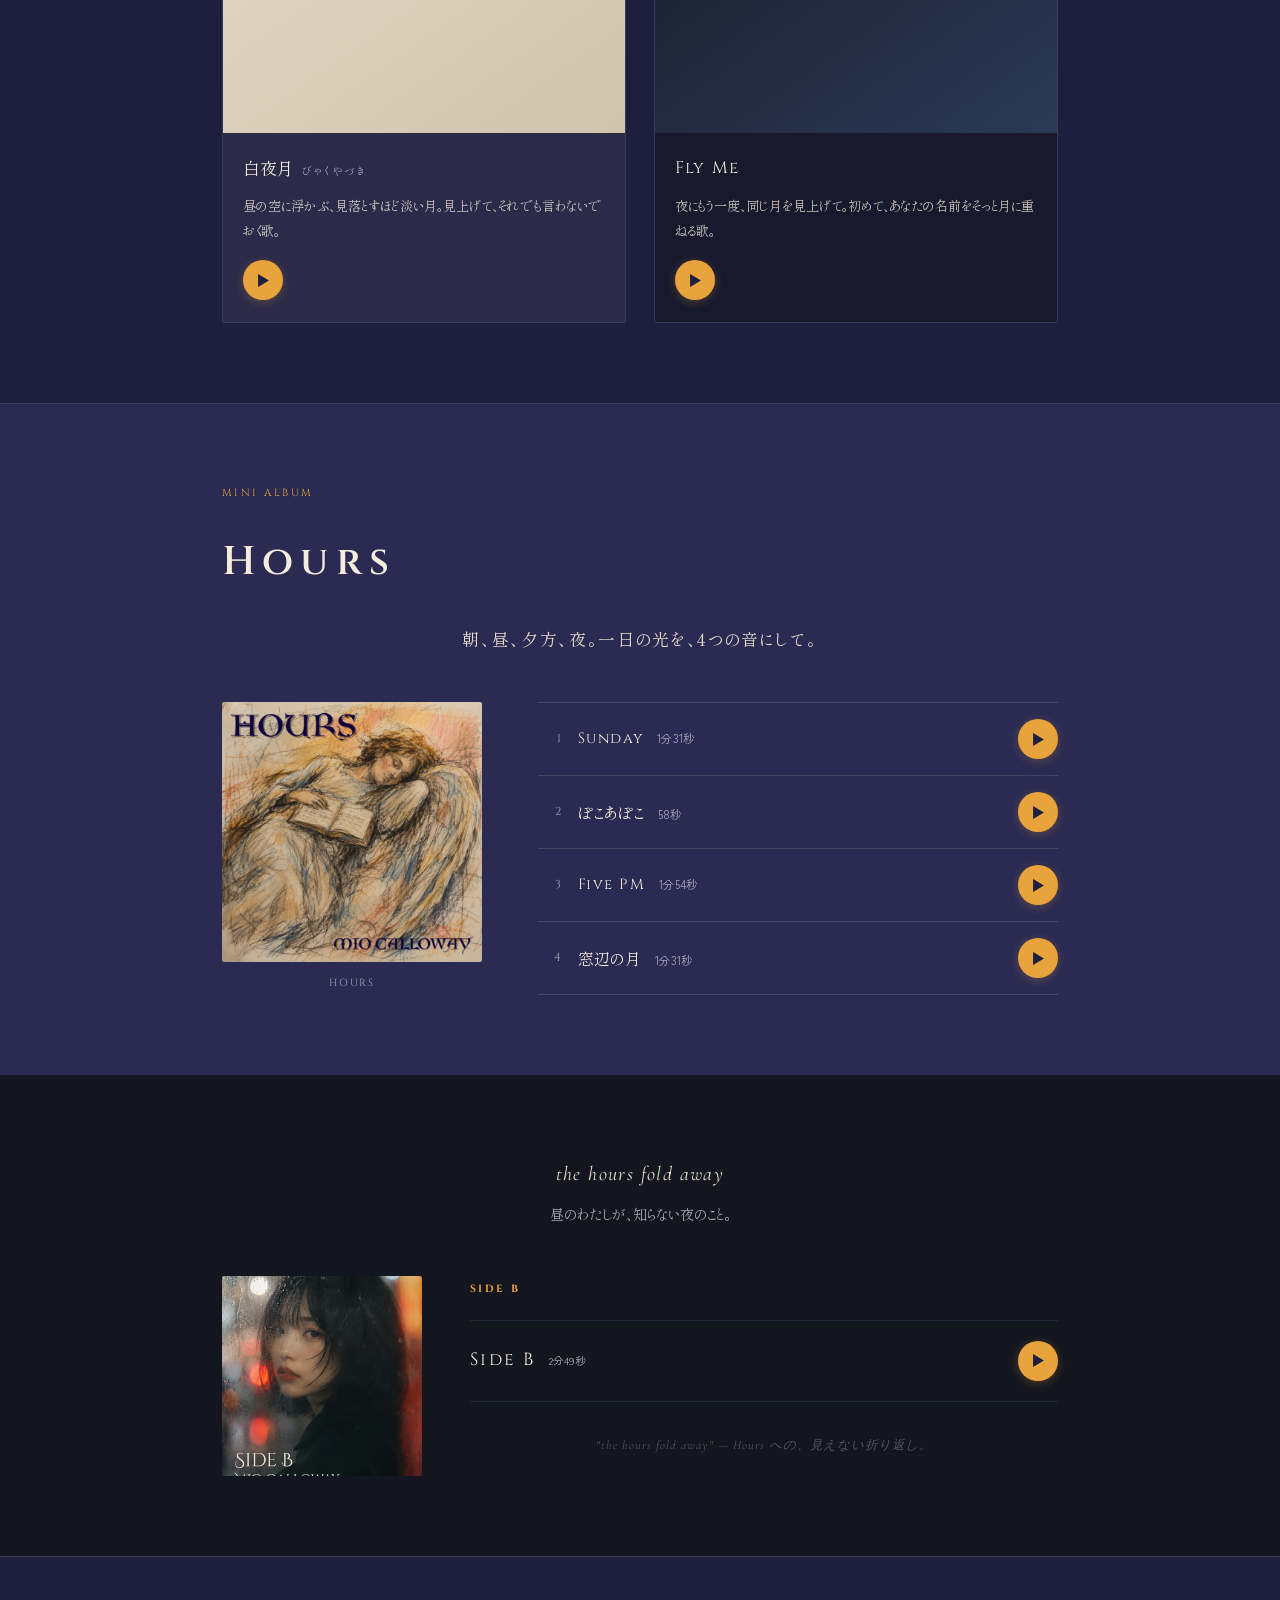
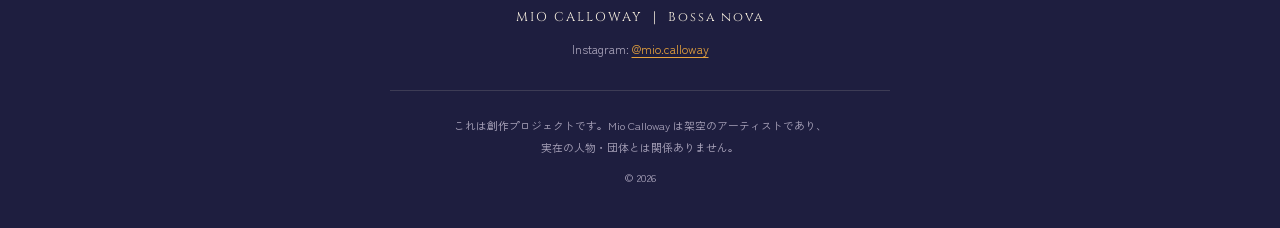
==== commit 3285725d: "新作セクション「月色（つきいろ）」をMusicページ最上部に追加 - Hero と Hours の間に月色セクションを新設(既存Hours/Side Bはそのまま下へ) - 昼=白夜月(白猫)/夜=F" ====
--- a/index.html
+++ b/index.html
@@ -51,6 +51,77 @@
       </div>
       <span class="scroll-hint fade-in fade-in-5" aria-hidden="true">↓</span>
     </section>
+
+    <!-- ======= 月色 (TSUKIIRO) ======= -->
+    <section class="tsukiiro-section" aria-labelledby="tsukiiro-heading">
+      <div class="section-container">
+        <span class="page-label fade-in fade-in-1">New Songs</span>
+        <h2 id="tsukiiro-heading" class="tsukiiro-title fade-in fade-in-2">
+          月色<span class="tsukiiro-reading">つきいろ</span>
+        </h2>
+        <p class="section-lead fade-in fade-in-3">
+          同じ月を、昼と夜に見た二つの歌。<br>
+          昼は、見上げても言わないでおく。夜は、初めてその名前を月に重ねる。<br>
+          言わない昼と、言わせて、の夜。そのあいだにある、名前のつかない色を「月色」と名づけました。
+        </p>
+
+        <div class="tsukiiro-pair fade-in fade-in-4">
+
+          <!-- 昼: 白夜月 -->
+          <div class="tsukiiro-card tsukiiro-card-day"
+               data-src="assets/audio/06_byakuyazuki.mp3"
+               data-title="白夜月"
+               data-sideb="false">
+            <div class="tsukiiro-cover-wrapper">
+              <img
+                src="assets/images/cover_byakuyazuki.jpg"
+                alt="白夜月 ジャケット（白猫が昼の淡い月を見上げるイラスト）"
+                class="tsukiiro-cover"
+                width="400"
+                height="400"
+                loading="lazy"
+              >
+              <span class="tsukiiro-daynight">昼 / Day</span>
+            </div>
+            <div class="tsukiiro-card-body">
+              <p class="tsukiiro-track-title">
+                白夜月<span class="tsukiiro-track-reading">びゃくやづき</span>
+              </p>
+              <p class="tsukiiro-concept">
+                昼の空に浮かぶ、見落とすほど淡い月。見上げて、それでも言わないでおく歌。
+              </p>
+              <button class="play-btn" aria-label="白夜月を再生" type="button"></button>
+            </div>
+          </div>
+
+          <!-- 夜: Fly Me -->
+          <div class="tsukiiro-card tsukiiro-card-night"
+               data-src="assets/audio/07_fly_me.mp3"
+               data-title="Fly Me"
+               data-sideb="false">
+            <div class="tsukiiro-cover-wrapper">
+              <img
+                src="assets/images/cover_fly_me.jpg"
+                alt="Fly Me ジャケット（黒猫が光る満月を見上げるイラスト）"
+                class="tsukiiro-cover"
+                width="400"
+                height="400"
+                loading="lazy"
+              >
+              <span class="tsukiiro-daynight tsukiiro-daynight-night">夜 / Night</span>
+            </div>
+            <div class="tsukiiro-card-body">
+              <p class="tsukiiro-track-title tsukiiro-track-title-en">Fly Me</p>
+              <p class="tsukiiro-concept">
+                夜にもう一度、同じ月を見上げて。初めて、あなたの名前をそっと月に重ねる歌。
+              </p>
+              <button class="play-btn" aria-label="Fly Meを再生" type="button"></button>
+            </div>
+          </div>
+
+        </div><!-- /.tsukiiro-pair -->
+      </div>
+    </section><!-- /.tsukiiro-section -->
 
     <!-- ======= HOURS ======= -->
     <section class="hours-section" aria-labelledby="hours-heading">
--- a/css/style.css
+++ b/css/style.css
@@ -516,6 +516,144 @@
   width: 13px;
   height: 13px;
   pointer-events: none;
+}
+
+/* === 10.5 TSUKIIRO (月色) SECTION === */
+.tsukiiro-section {
+  background: var(--indigo);
+  border-bottom: 1px solid var(--line);
+}
+
+.tsukiiro-title {
+  font-family: var(--f-shippori);
+  font-size: clamp(1.8rem, 6vw, 3rem);
+  font-weight: 600;
+  letter-spacing: 0.12em;
+  color: var(--cream);
+  margin-bottom: 1.25rem;
+  display: flex;
+  align-items: baseline;
+  gap: 0.7rem;
+  flex-wrap: wrap;
+}
+
+.tsukiiro-reading {
+  font-family: var(--f-shippori);
+  font-size: 0.78rem;
+  font-weight: 400;
+  letter-spacing: 0.3em;
+  color: var(--muted);
+}
+
+.tsukiiro-pair {
+  display: grid;
+  grid-template-columns: 1fr;
+  gap: 1.5rem;
+}
+
+.tsukiiro-card {
+  display: flex;
+  flex-direction: column;
+  border: 1px solid var(--line);
+  border-radius: 2px;
+  overflow: hidden;
+  transition: border-color 0.25s, transform 0.25s;
+}
+
+.tsukiiro-card:hover {
+  border-color: rgba(244, 236, 221, 0.25);
+}
+
+.tsukiiro-card.playing {
+  border-color: var(--amber);
+}
+
+.tsukiiro-cover-wrapper {
+  position: relative;
+}
+
+.tsukiiro-cover {
+  width: 100%;
+  aspect-ratio: 1 / 1;
+  object-fit: cover;
+  display: block;
+}
+
+.tsukiiro-card-day .tsukiiro-cover {
+  background: linear-gradient(145deg, var(--cream-dim) 0%, #cfc4ae 100%);
+}
+
+.tsukiiro-card-night .tsukiiro-cover {
+  background: linear-gradient(145deg, var(--night) 0%, var(--night-blue) 100%);
+}
+
+.tsukiiro-daynight {
+  position: absolute;
+  top: 0.7rem;
+  left: 0.7rem;
+  font-family: var(--f-cinzel);
+  font-size: 0.58rem;
+  letter-spacing: 0.16em;
+  text-transform: uppercase;
+  padding: 0.25rem 0.6rem;
+  border-radius: 1px;
+  background: rgba(20, 22, 31, 0.7);
+  color: var(--cream-dim);
+}
+
+.tsukiiro-card-body {
+  flex: 1;
+  display: flex;
+  flex-direction: column;
+  gap: 0.6rem;
+  padding: 1.25rem 1.25rem 1.4rem;
+}
+
+.tsukiiro-card-day .tsukiiro-card-body {
+  background: rgba(244, 236, 221, 0.06);
+}
+
+.tsukiiro-card-night .tsukiiro-card-body {
+  background: rgba(20, 22, 31, 0.55);
+}
+
+.tsukiiro-track-title {
+  font-family: var(--f-shippori);
+  font-size: 1.05rem;
+  color: var(--cream);
+  display: flex;
+  align-items: baseline;
+  gap: 0.5rem;
+  flex-wrap: wrap;
+}
+
+.tsukiiro-track-title-en {
+  font-family: var(--f-cinzel);
+  letter-spacing: 0.1em;
+}
+
+.tsukiiro-track-reading {
+  font-size: 0.66rem;
+  letter-spacing: 0.2em;
+  color: var(--muted);
+}
+
+.tsukiiro-concept {
+  font-family: var(--f-shippori);
+  font-size: 0.82rem;
+  line-height: 1.9;
+  color: rgba(244, 236, 221, 0.8);
+}
+
+.tsukiiro-card .play-btn {
+  margin-left: 0;
+  margin-top: 0.4rem;
+  align-self: flex-start;
+}
+
+.tsukiiro-card.playing .play-btn {
+  background: var(--cream);
+  color: var(--indigo);
 }
 
 /* === 11. SIDE B SECTION === */
@@ -1180,6 +1318,11 @@
     display: block;
   }
 
+  .tsukiiro-pair {
+    grid-template-columns: 1fr 1fr;
+    gap: 1.75rem;
+  }
+
   .goods-grid {
     grid-template-columns: repeat(2, 1fr);
   }
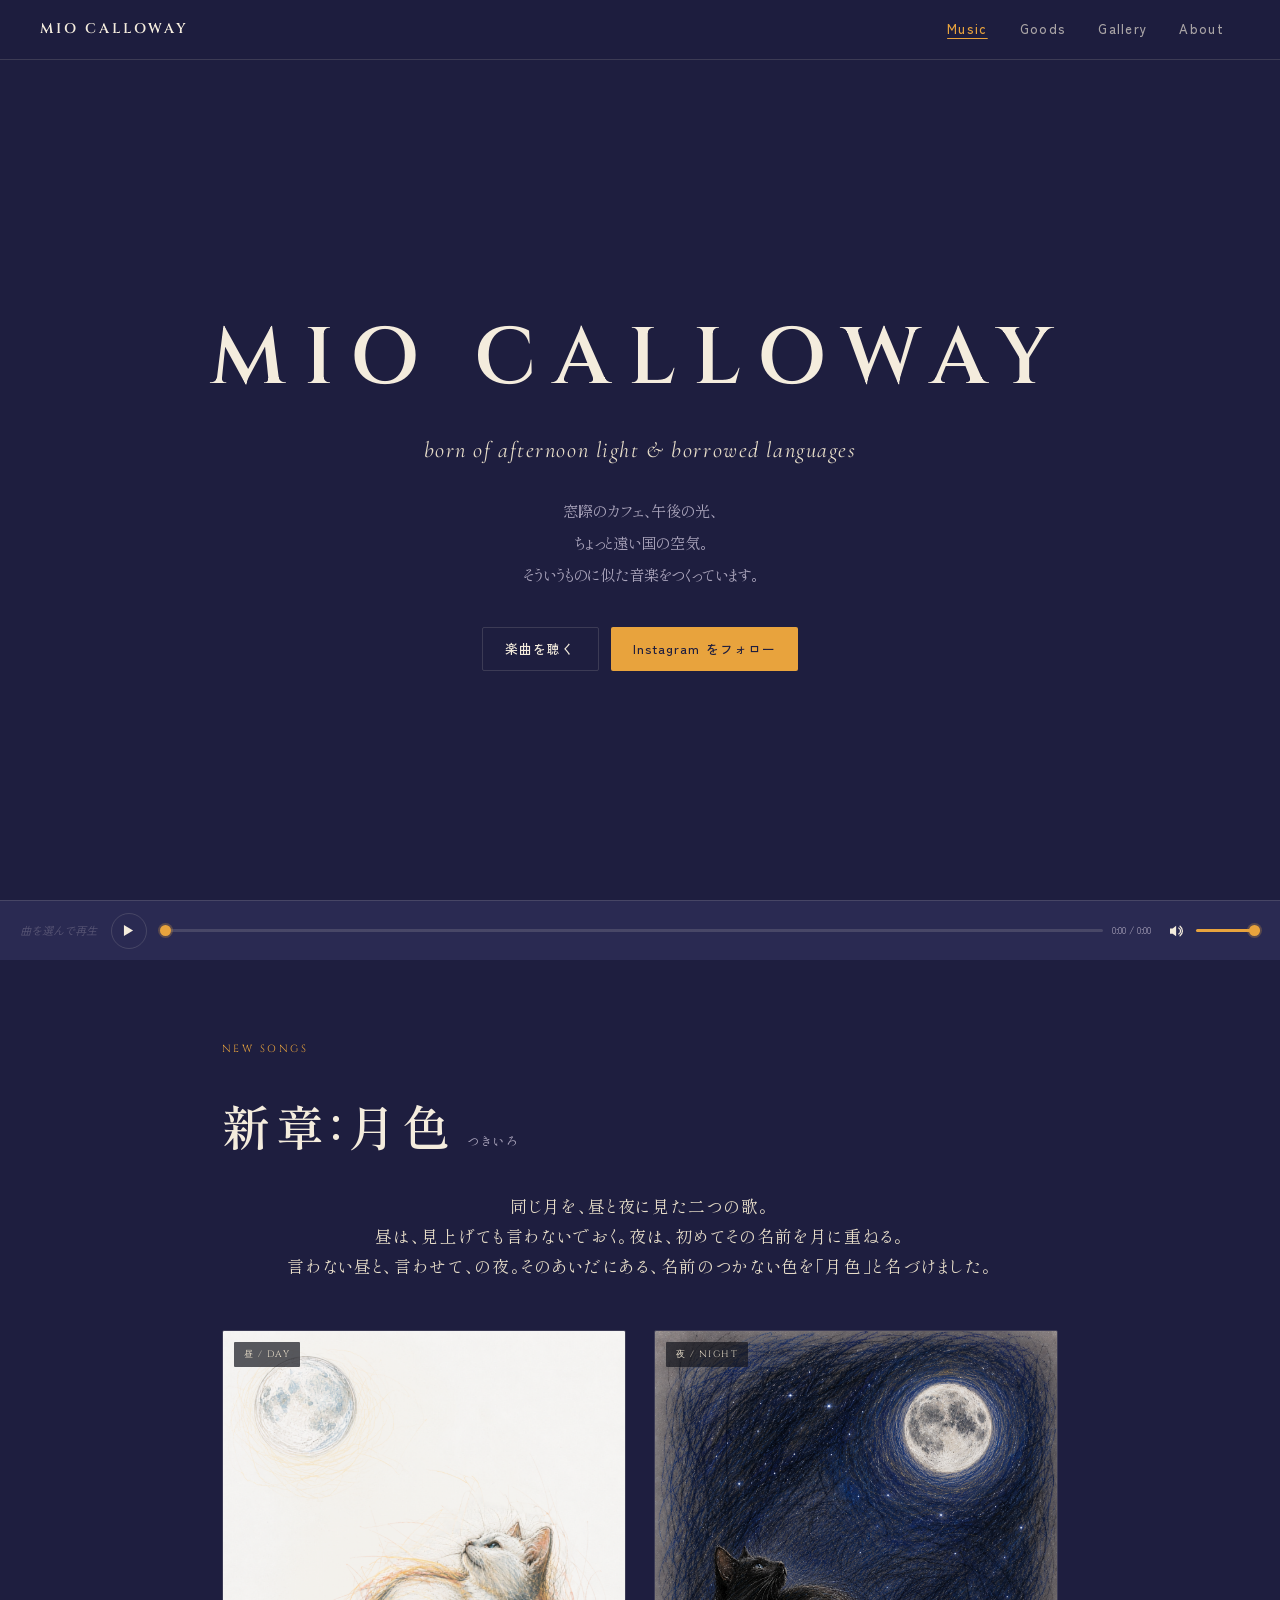
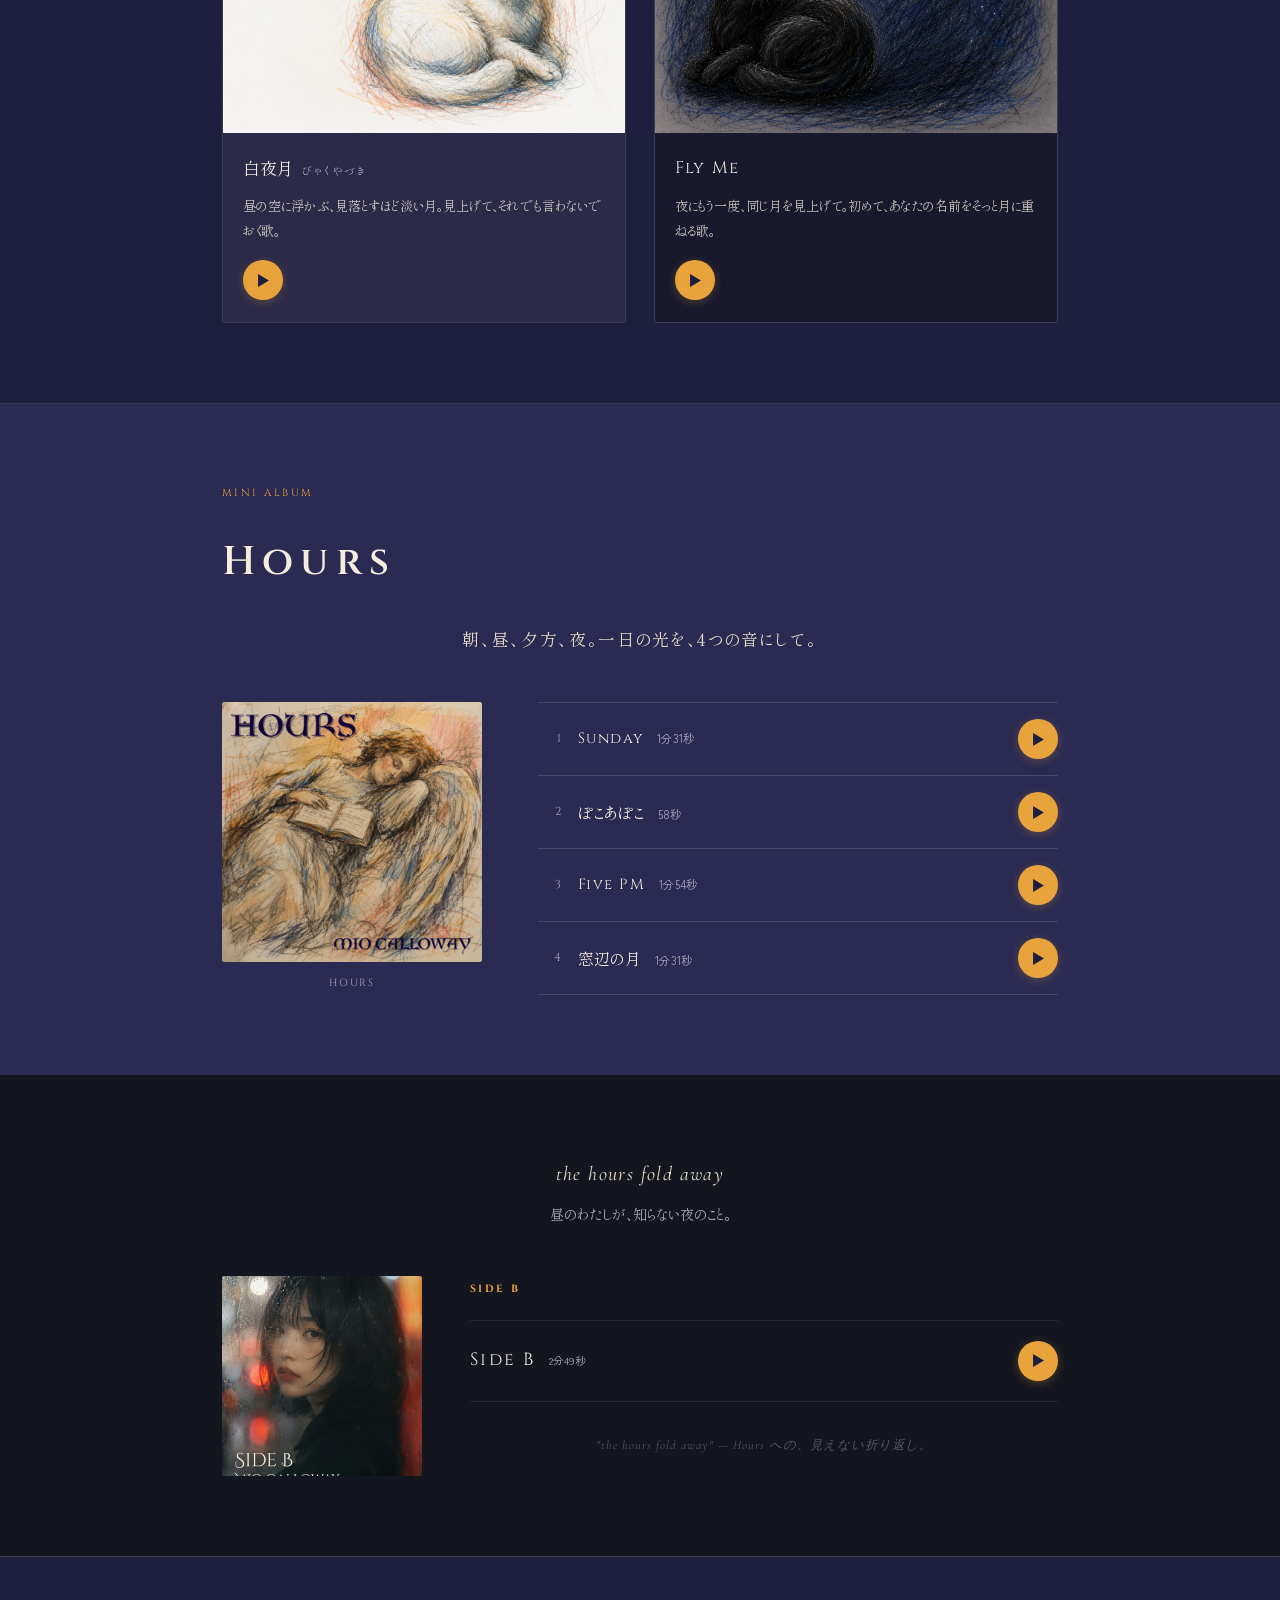
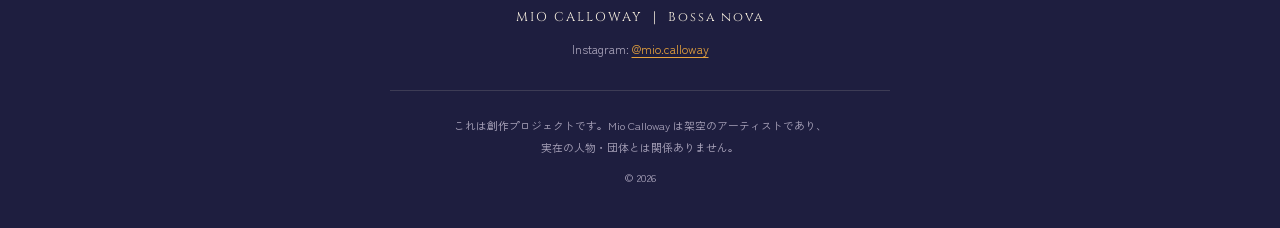
==== commit 4574ac77: "月色セクション見出しを「新章：月色」に変更 https://claude.ai/code/session_011APiNogUibqdRHHPTY1rJq" ====
--- a/index.html
+++ b/index.html
@@ -57,7 +57,7 @@
       <div class="section-container">
         <span class="page-label fade-in fade-in-1">New Songs</span>
         <h2 id="tsukiiro-heading" class="tsukiiro-title fade-in fade-in-2">
-          月色<span class="tsukiiro-reading">つきいろ</span>
+          新章：月色<span class="tsukiiro-reading">つきいろ</span>
         </h2>
         <p class="section-lead fade-in fade-in-3">
           同じ月を、昼と夜に見た二つの歌。<br>
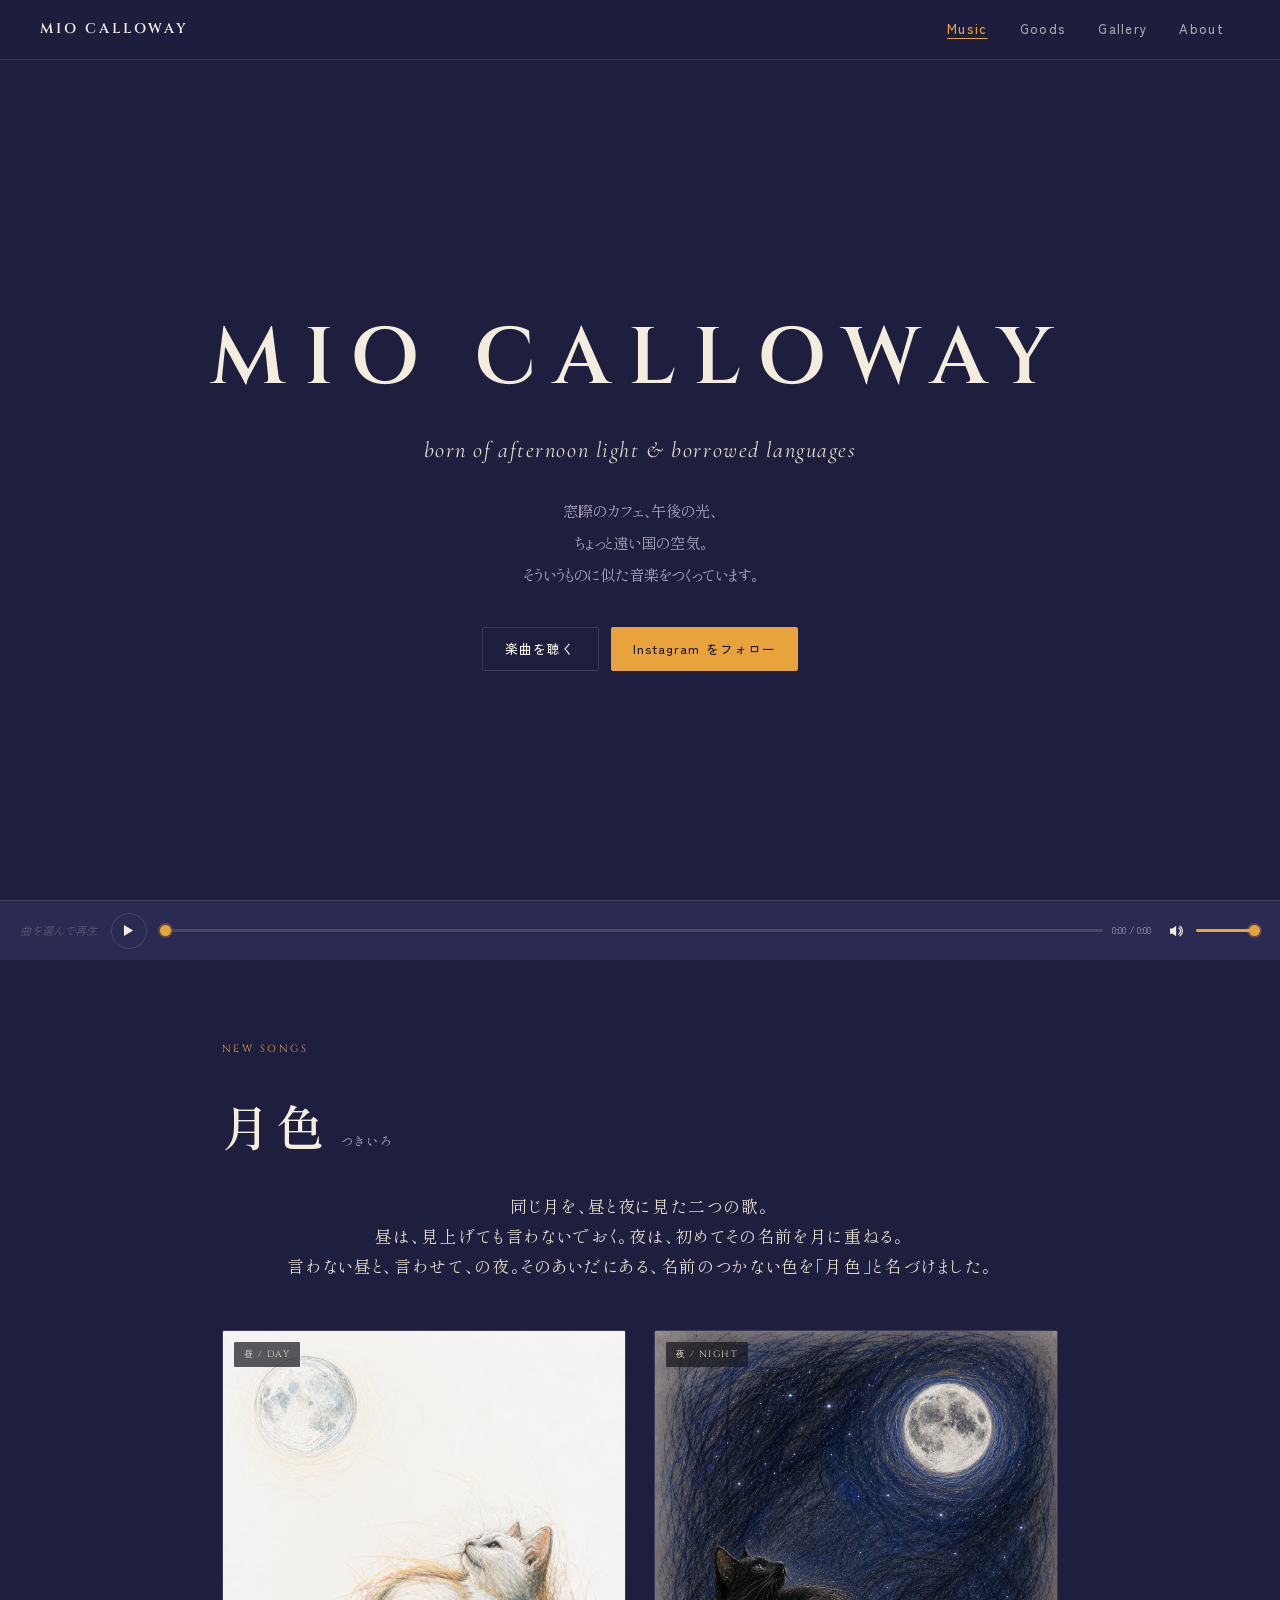
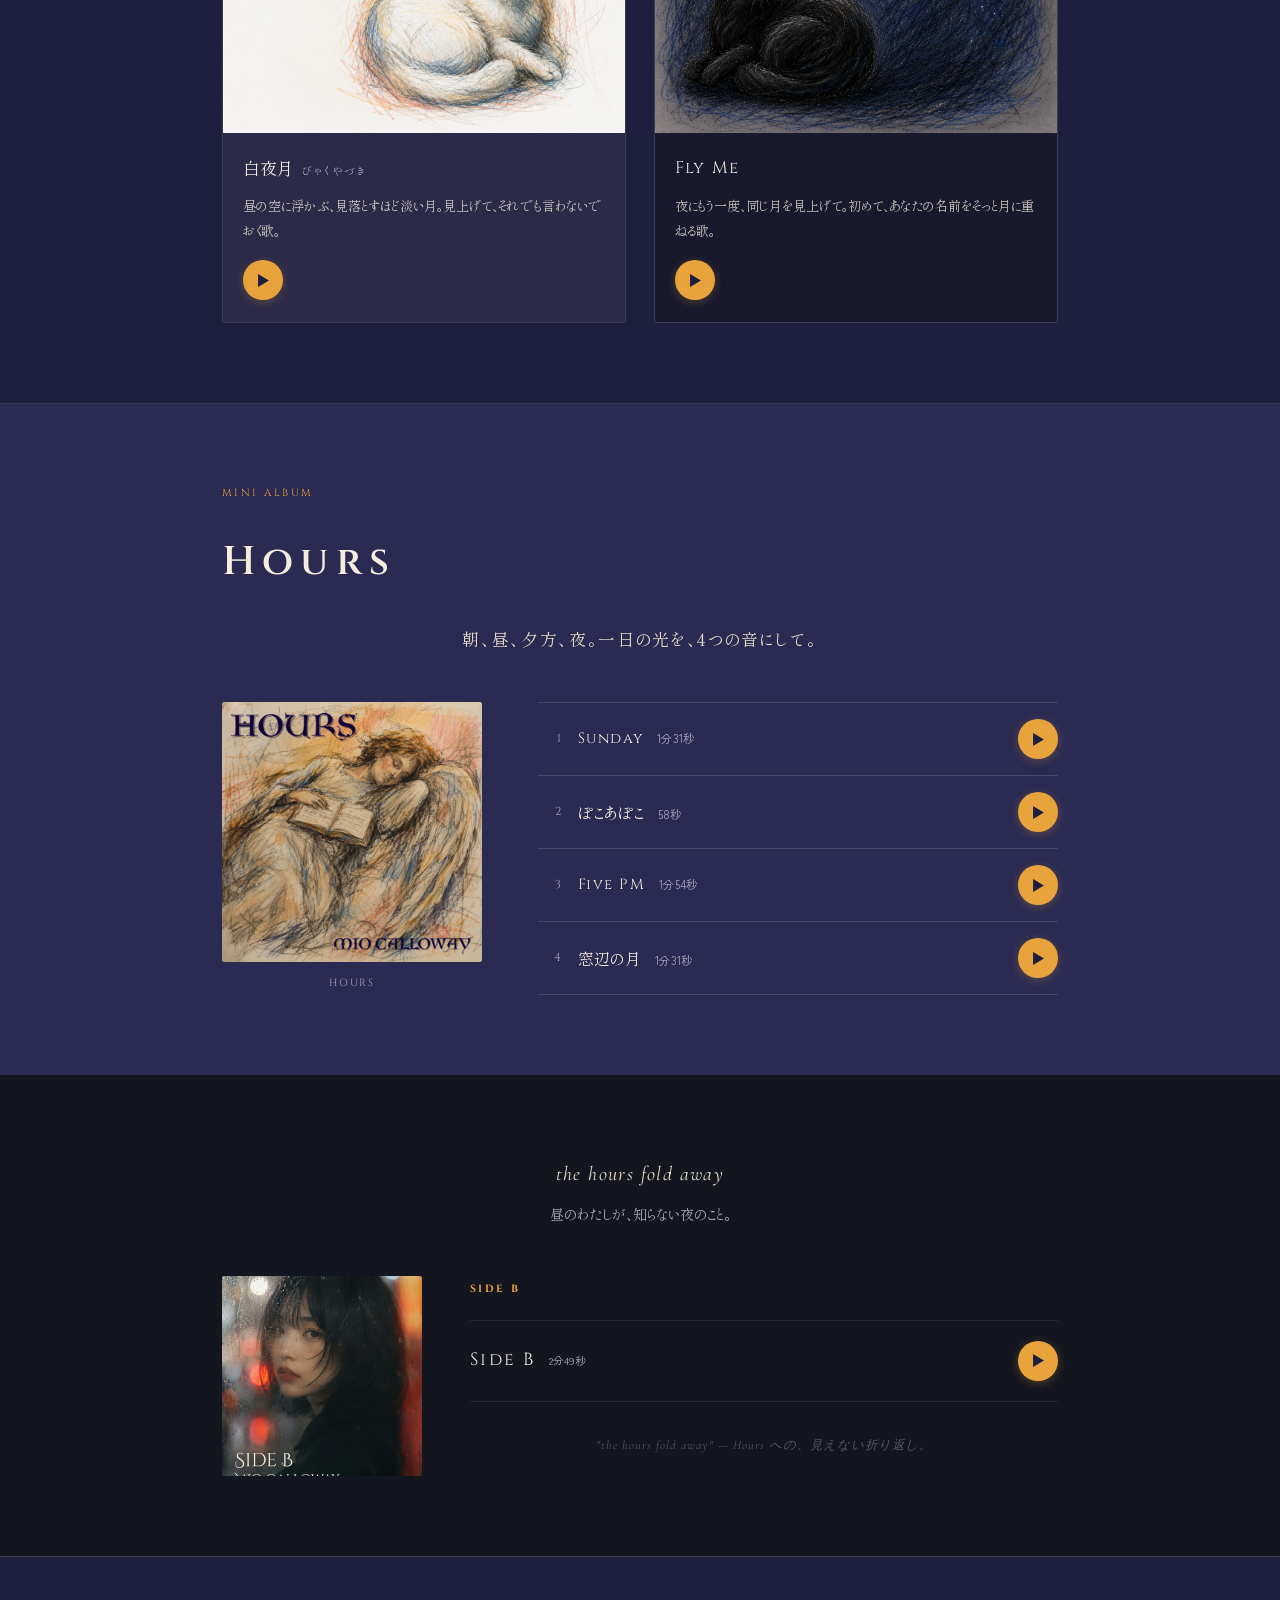
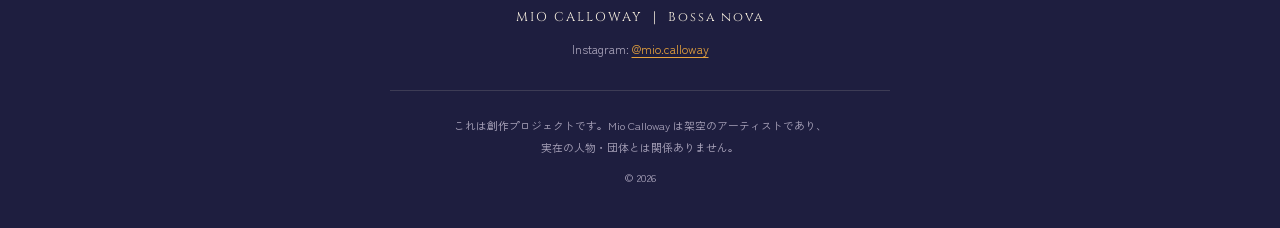
==== commit 62d861d6: "月色見出しの「新章：」を削除し「月色」に戻す https://claude.ai/code/session_011APiNogUibqdRHHPTY1rJq" ====
--- a/index.html
+++ b/index.html
@@ -57,7 +57,7 @@
       <div class="section-container">
         <span class="page-label fade-in fade-in-1">New Songs</span>
         <h2 id="tsukiiro-heading" class="tsukiiro-title fade-in fade-in-2">
-          新章：月色<span class="tsukiiro-reading">つきいろ</span>
+          月色<span class="tsukiiro-reading">つきいろ</span>
         </h2>
         <p class="section-lead fade-in fade-in-3">
           同じ月を、昼と夜に見た二つの歌。<br>
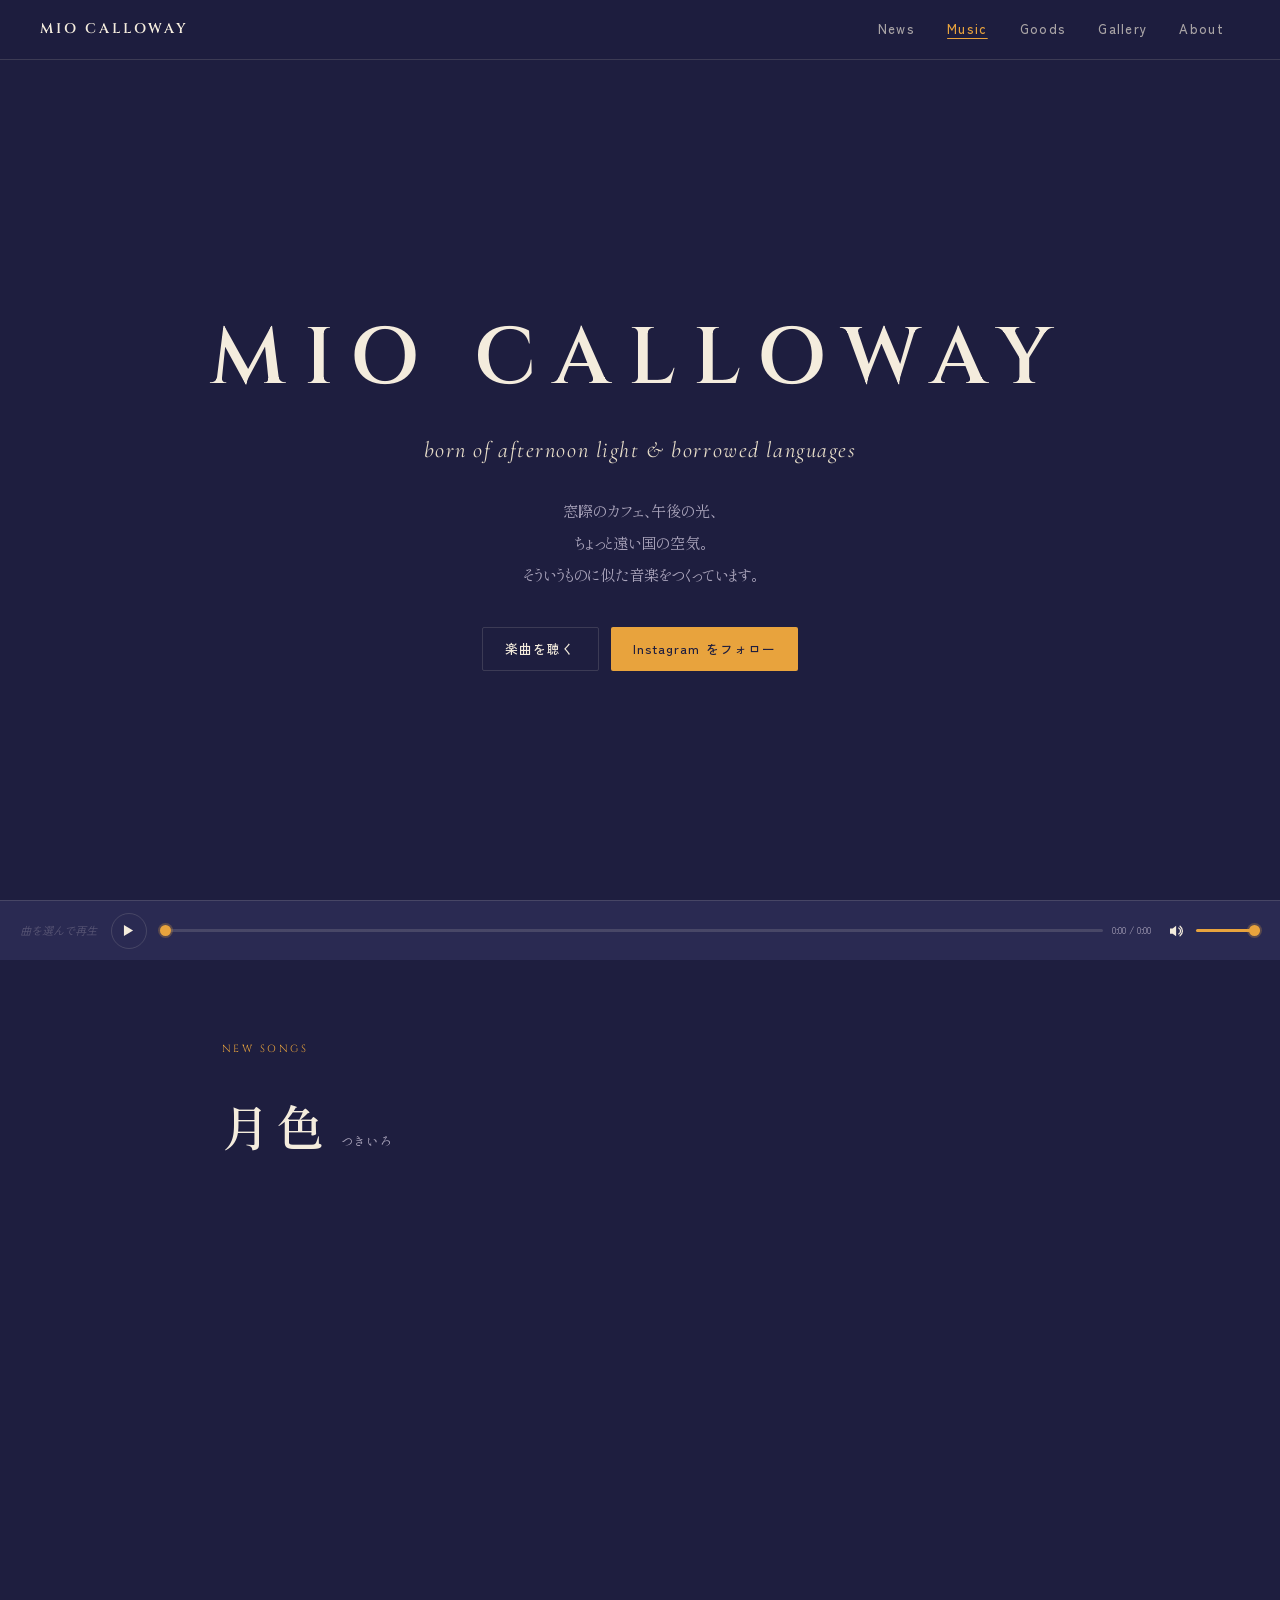
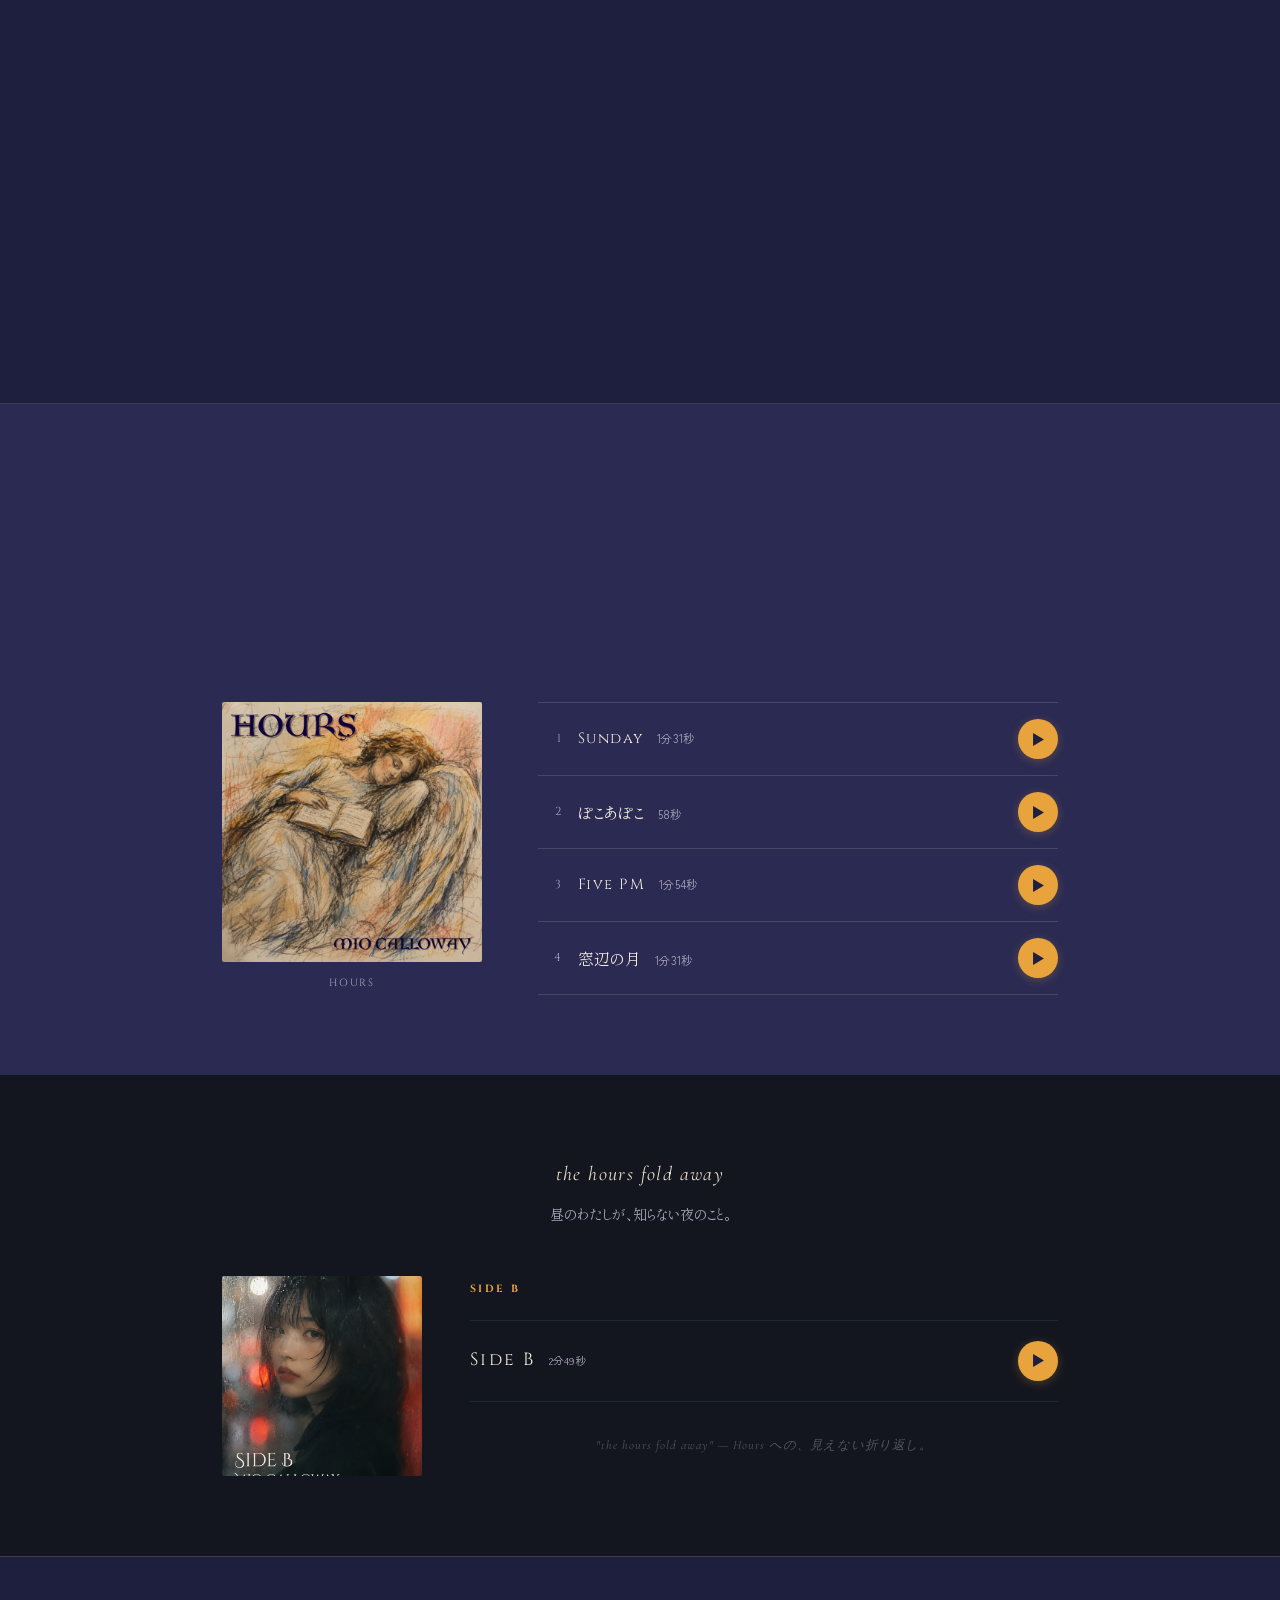
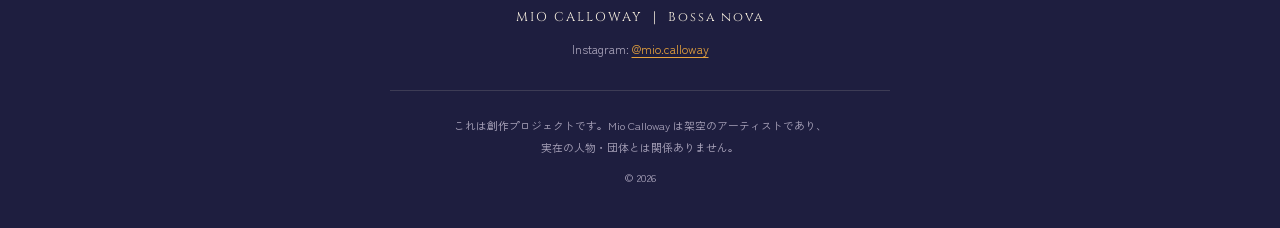
==== commit 44c5b64e: "News ページを追加し、全ページのナビに News を先頭追加 - news.html を新規作成（更新履歴を新しい順にタイムライン表示）   ライブ告知「月色」(フライヤー画像込み)/新曲/Sid" ====
--- a/index.html
+++ b/index.html
@@ -25,6 +25,7 @@
     <a href="index.html" class="site-logo">MIO CALLOWAY</a>
     <nav aria-label="サイトナビゲーション">
       <ul class="site-nav">
+        <li><a href="news.html">News</a></li>
         <li><a href="index.html" class="active" aria-current="page">Music</a></li>
         <li><a href="goods.html">Goods</a></li>
         <li><a href="gallery.html">Gallery</a></li>
--- a/css/style.css
+++ b/css/style.css
@@ -1295,6 +1295,112 @@
   line-height: 1.9;
 }
 
+/* === 15.5 NEWS PAGE === */
+.news-intro {
+  font-family: var(--f-shippori);
+  font-size: 0.9rem;
+  color: var(--cream-dim);
+  letter-spacing: 0.04em;
+  margin-bottom: 1rem;
+}
+
+.news-list {
+  max-width: 680px;
+  margin-top: 1.5rem;
+}
+
+.news-item {
+  padding: 2rem 0;
+  border-top: 1px solid var(--line);
+}
+
+.news-item:first-child {
+  border-top: none;
+  padding-top: 0.5rem;
+}
+
+.news-meta {
+  display: flex;
+  align-items: center;
+  gap: 0.7rem;
+  margin-bottom: 0.7rem;
+  flex-wrap: wrap;
+}
+
+.news-date {
+  font-family: var(--f-cinzel);
+  font-size: 0.72rem;
+  letter-spacing: 0.1em;
+  color: var(--muted);
+  font-variant-numeric: tabular-nums;
+}
+
+.news-cat {
+  font-family: var(--f-cinzel);
+  font-size: 0.56rem;
+  letter-spacing: 0.18em;
+  text-transform: uppercase;
+  padding: 0.22rem 0.6rem;
+  border: 1px solid var(--line);
+  border-radius: 1px;
+  color: var(--cream-dim);
+}
+
+.news-cat-live {
+  color: var(--amber);
+  border-color: rgba(232, 163, 61, 0.45);
+}
+
+.news-cat-release {
+  color: var(--cream-dim);
+}
+
+.news-title {
+  font-family: var(--f-shippori);
+  font-size: 1.1rem;
+  font-weight: 600;
+  letter-spacing: 0.04em;
+  color: var(--cream);
+  margin-bottom: 0.7rem;
+}
+
+.news-body {
+  font-size: 0.88rem;
+  line-height: 1.95;
+  color: rgba(244, 236, 221, 0.82);
+}
+
+.news-fiction {
+  font-size: 0.74rem;
+  color: var(--muted);
+  margin-top: 0.5rem;
+}
+
+.news-figure {
+  margin-top: 1.2rem;
+  max-width: 320px;
+}
+
+.news-figure img {
+  width: 100%;
+  height: auto;
+  border-radius: 2px;
+  border: 1px solid var(--line);
+}
+
+.news-links {
+  margin-top: 1rem;
+  font-size: 0.82rem;
+  display: flex;
+  align-items: center;
+  gap: 0.5rem;
+  flex-wrap: wrap;
+}
+
+.news-links-sep {
+  color: var(--muted);
+}
+
 /* === 16. RESPONSIVE — 640px === */
 @media (min-width: 640px) {
   .site-header {
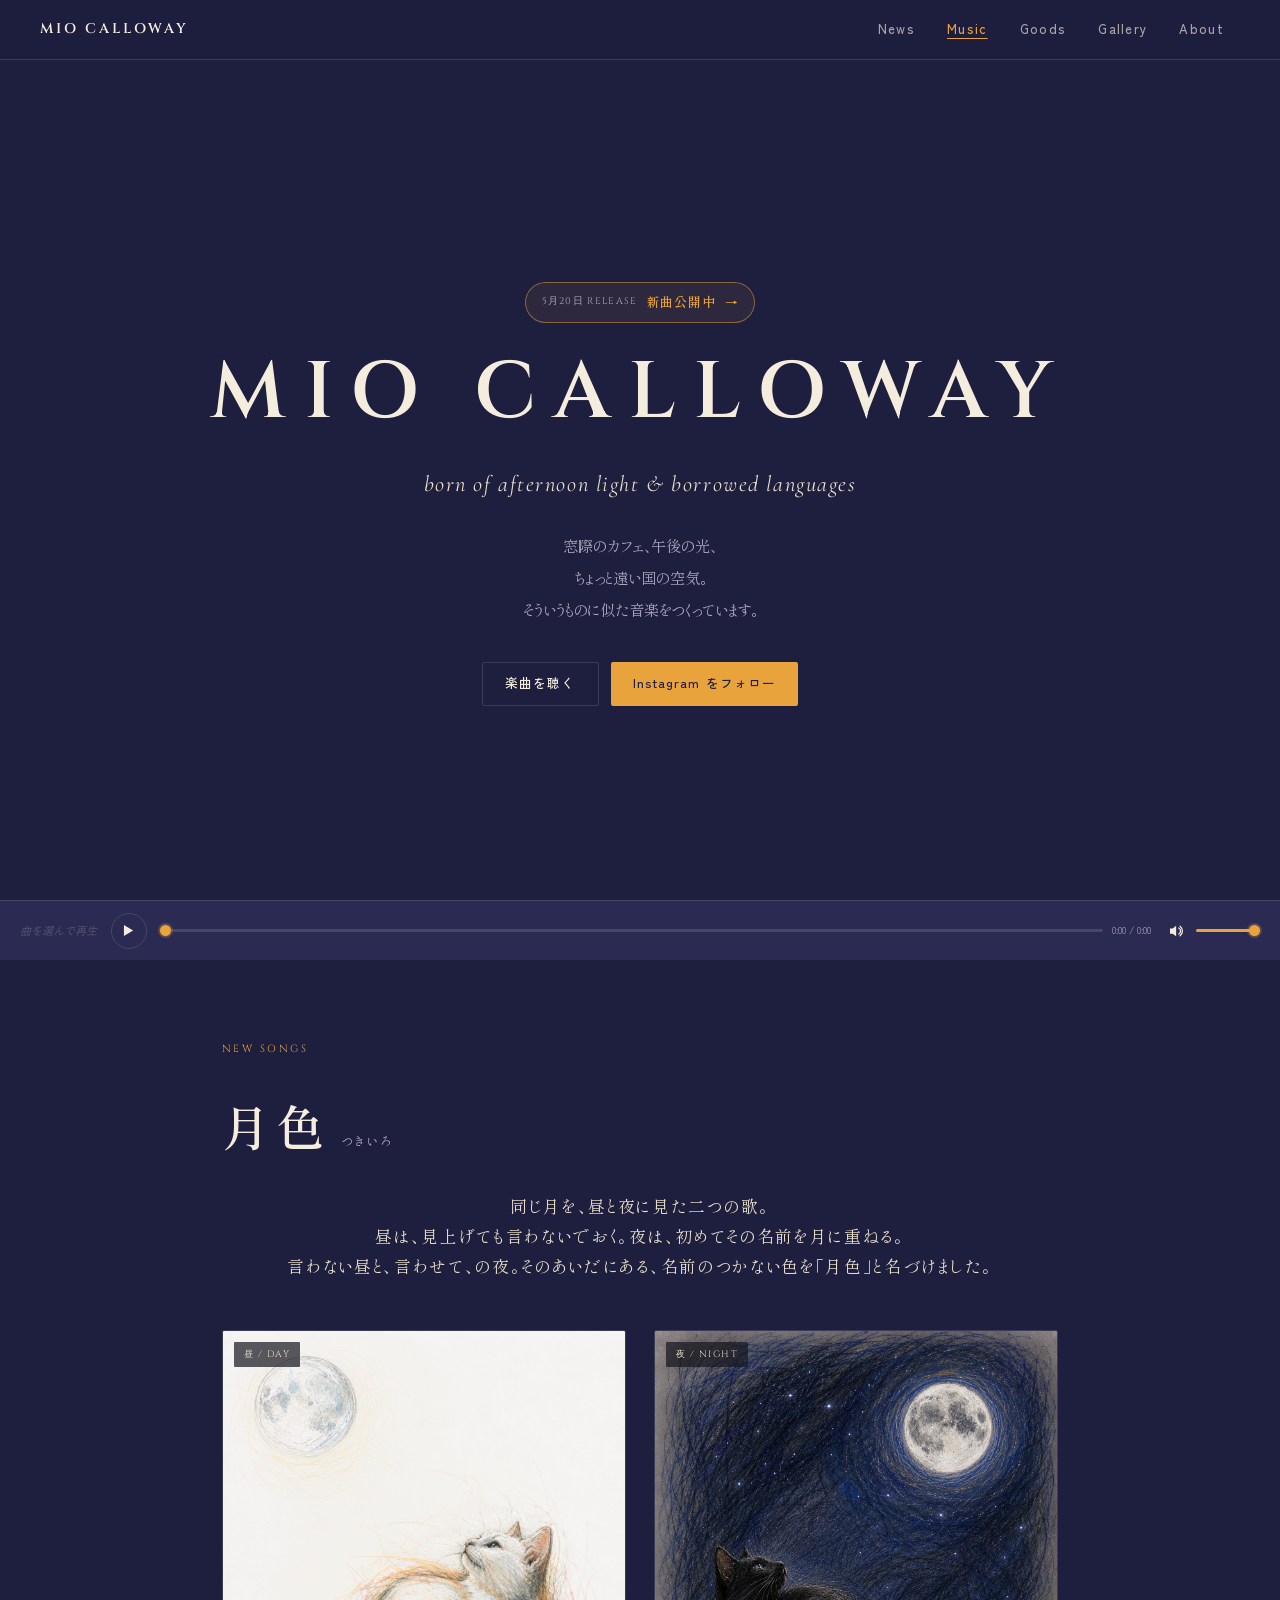
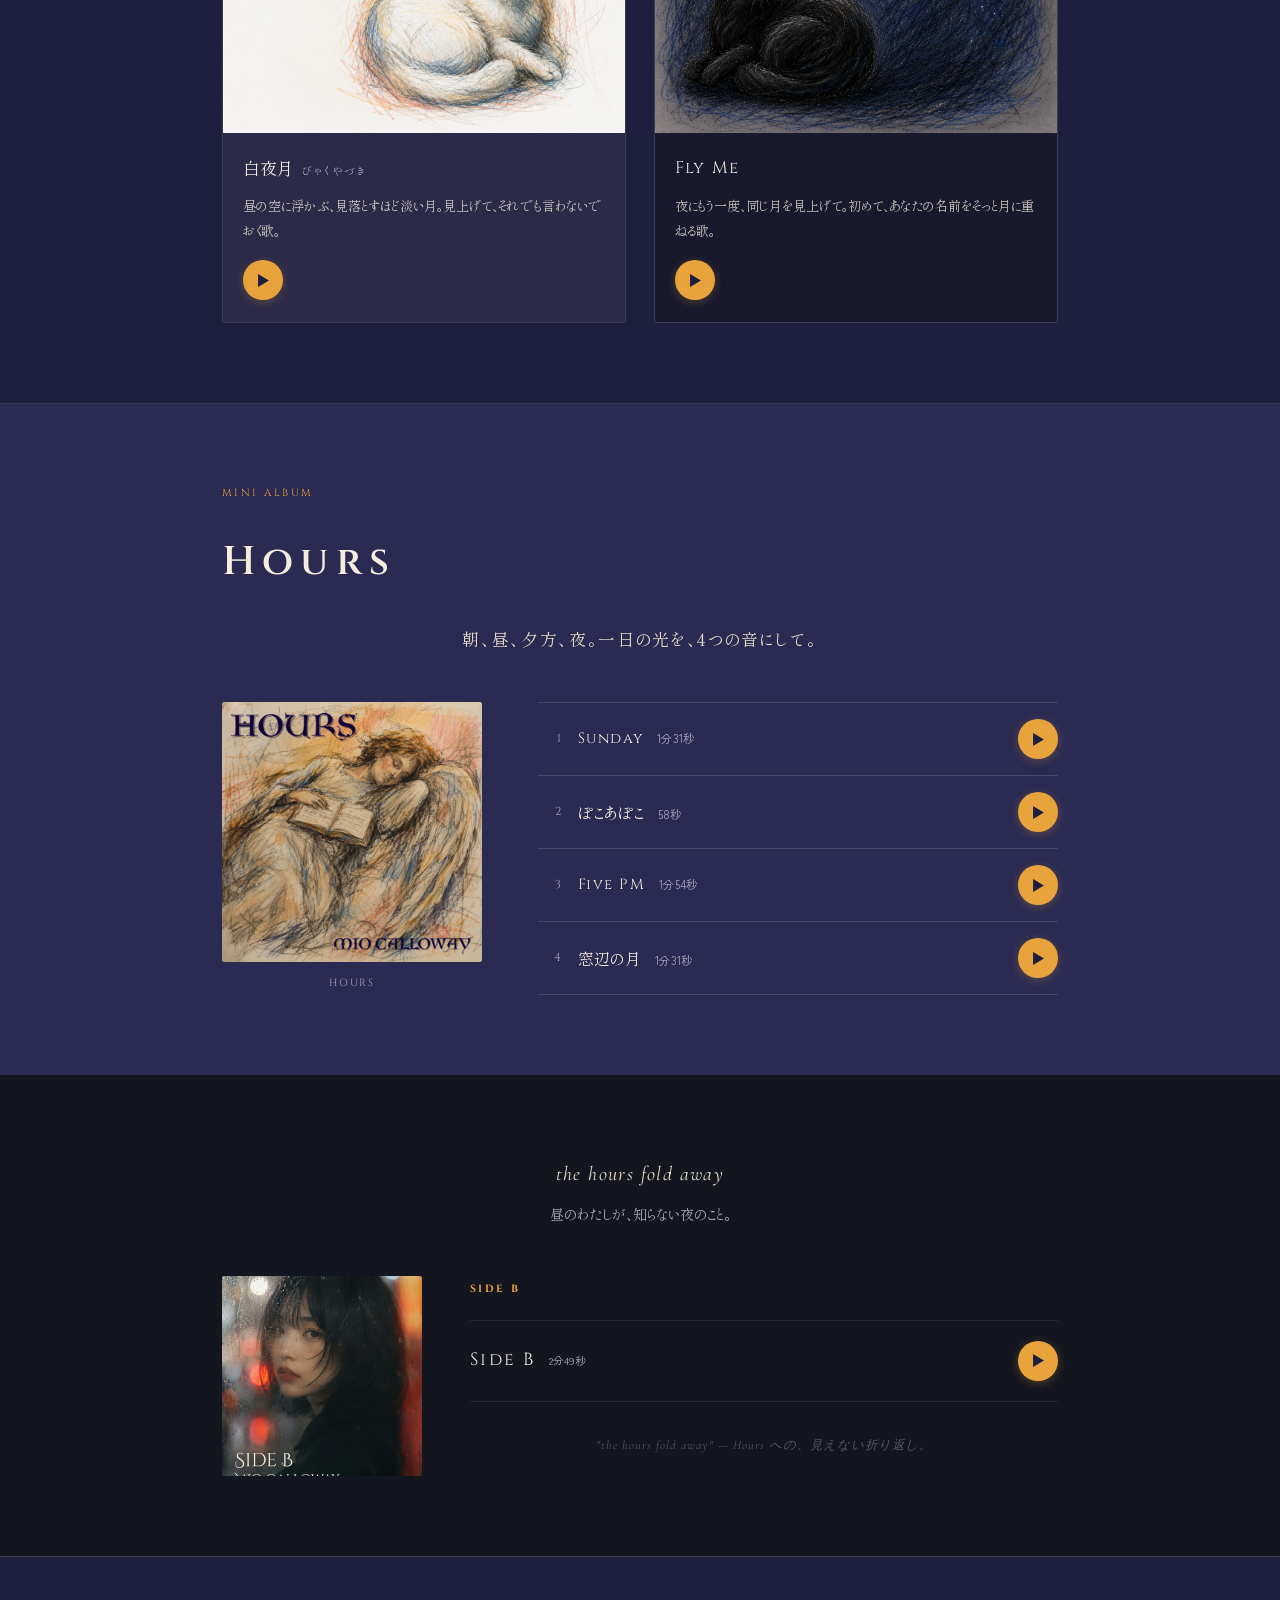
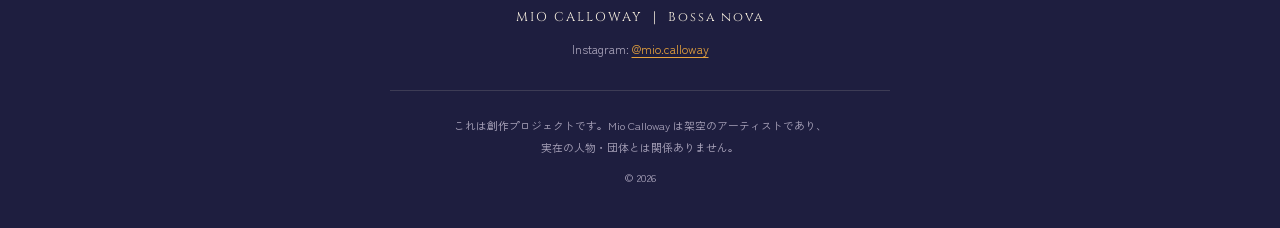
==== commit 9a179476: "Heroの「楽曲を聴く」を月色(新曲)へ変更し、新曲告知バナーを追加 - 「楽曲を聴く」のリンク先を #hours-heading から #tsukiiro-heading(白夜月/Fly Me)へ " ====
--- a/index.html
+++ b/index.html
@@ -39,6 +39,11 @@
 
     <!-- HERO -->
     <section class="hero" aria-labelledby="hero-title">
+      <a href="#tsukiiro-heading" class="hero-news-banner fade-in fade-in-1">
+        <span class="hero-news-date">5月20日 Release</span>
+        <span class="hero-news-text">新曲公開中</span>
+        <span class="hero-news-arrow" aria-hidden="true">→</span>
+      </a>
       <h1 id="hero-title" class="hero-title fade-in fade-in-1">MIO CALLOWAY</h1>
       <p class="hero-tagline fade-in fade-in-2">born of afternoon light &amp; borrowed languages</p>
       <p class="hero-bio fade-in fade-in-3">
@@ -47,7 +52,7 @@
         <span>そういうものに似た音楽をつくっています。</span>
       </p>
       <div class="hero-cta fade-in fade-in-4">
-        <a href="#hours-heading" class="hero-cta-secondary">楽曲を聴く</a>
+        <a href="#tsukiiro-heading" class="hero-cta-secondary">楽曲を聴く</a>
         <a href="https://www.instagram.com/mio.calloway" class="hero-cta-primary" target="_blank" rel="noopener noreferrer">Instagram をフォロー</a>
       </div>
       <span class="scroll-hint fade-in fade-in-5" aria-hidden="true">↓</span>
--- a/css/style.css
+++ b/css/style.css
@@ -311,6 +311,52 @@
 
 .hero-bio span {
   display: block;
+}
+
+/* アクセス直後に目につく新曲告知バナー */
+.hero-news-banner {
+  display: inline-flex;
+  align-items: center;
+  gap: 0.6rem;
+  margin-bottom: 1.75rem;
+  padding: 0.45rem 1rem;
+  border: 1px solid rgba(232, 163, 61, 0.5);
+  border-radius: 999px;
+  background: rgba(232, 163, 61, 0.08);
+  text-decoration: none;
+  white-space: nowrap;
+  transition: background 0.2s, border-color 0.2s;
+}
+
+.hero-news-banner:hover {
+  background: rgba(232, 163, 61, 0.16);
+  border-color: var(--amber);
+}
+
+.hero-news-date {
+  font-family: var(--f-cinzel);
+  font-size: 0.6rem;
+  letter-spacing: 0.12em;
+  color: var(--muted);
+  text-transform: uppercase;
+}
+
+.hero-news-text {
+  font-family: var(--f-shippori);
+  font-size: 0.8rem;
+  font-weight: 600;
+  letter-spacing: 0.06em;
+  color: var(--amber);
+}
+
+.hero-news-arrow {
+  font-size: 0.8rem;
+  color: var(--amber);
+  transition: transform 0.2s;
+}
+
+.hero-news-banner:hover .hero-news-arrow {
+  transform: translateX(3px);
 }
 
 .hero-cta {
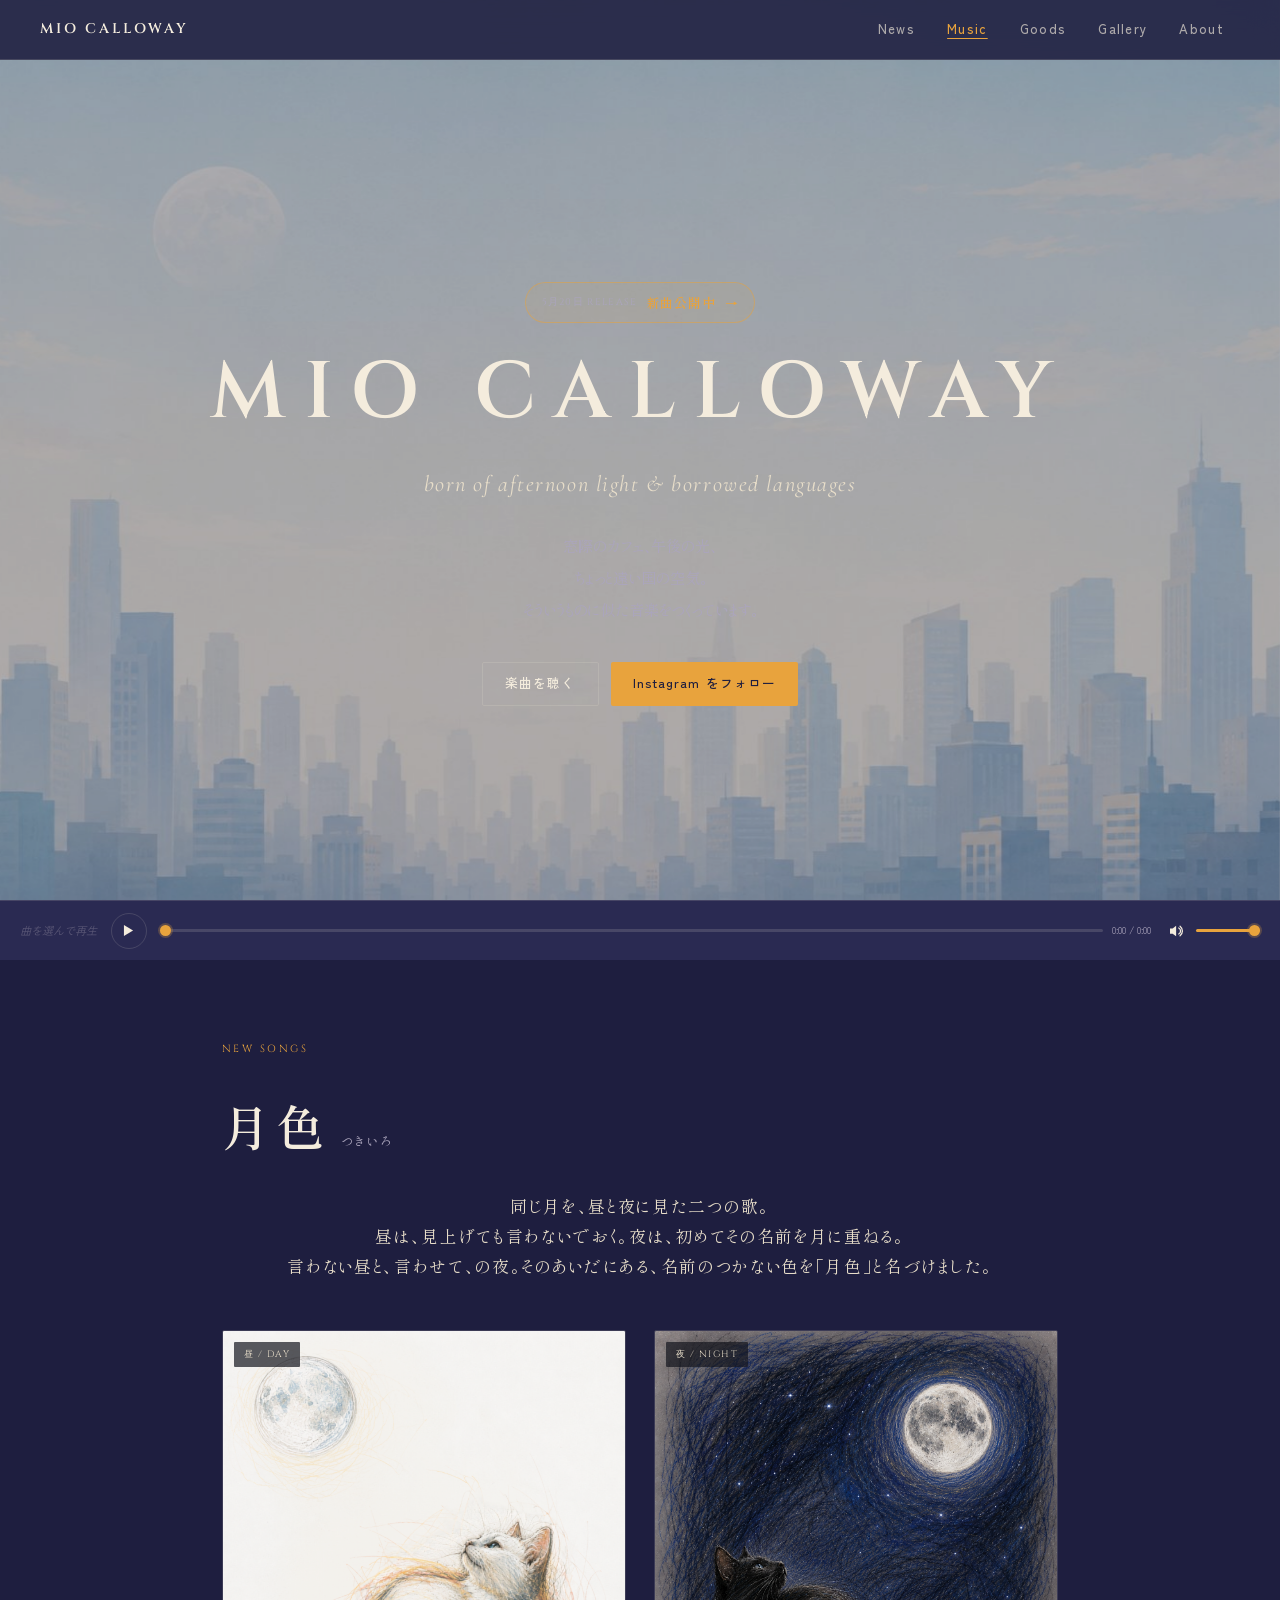
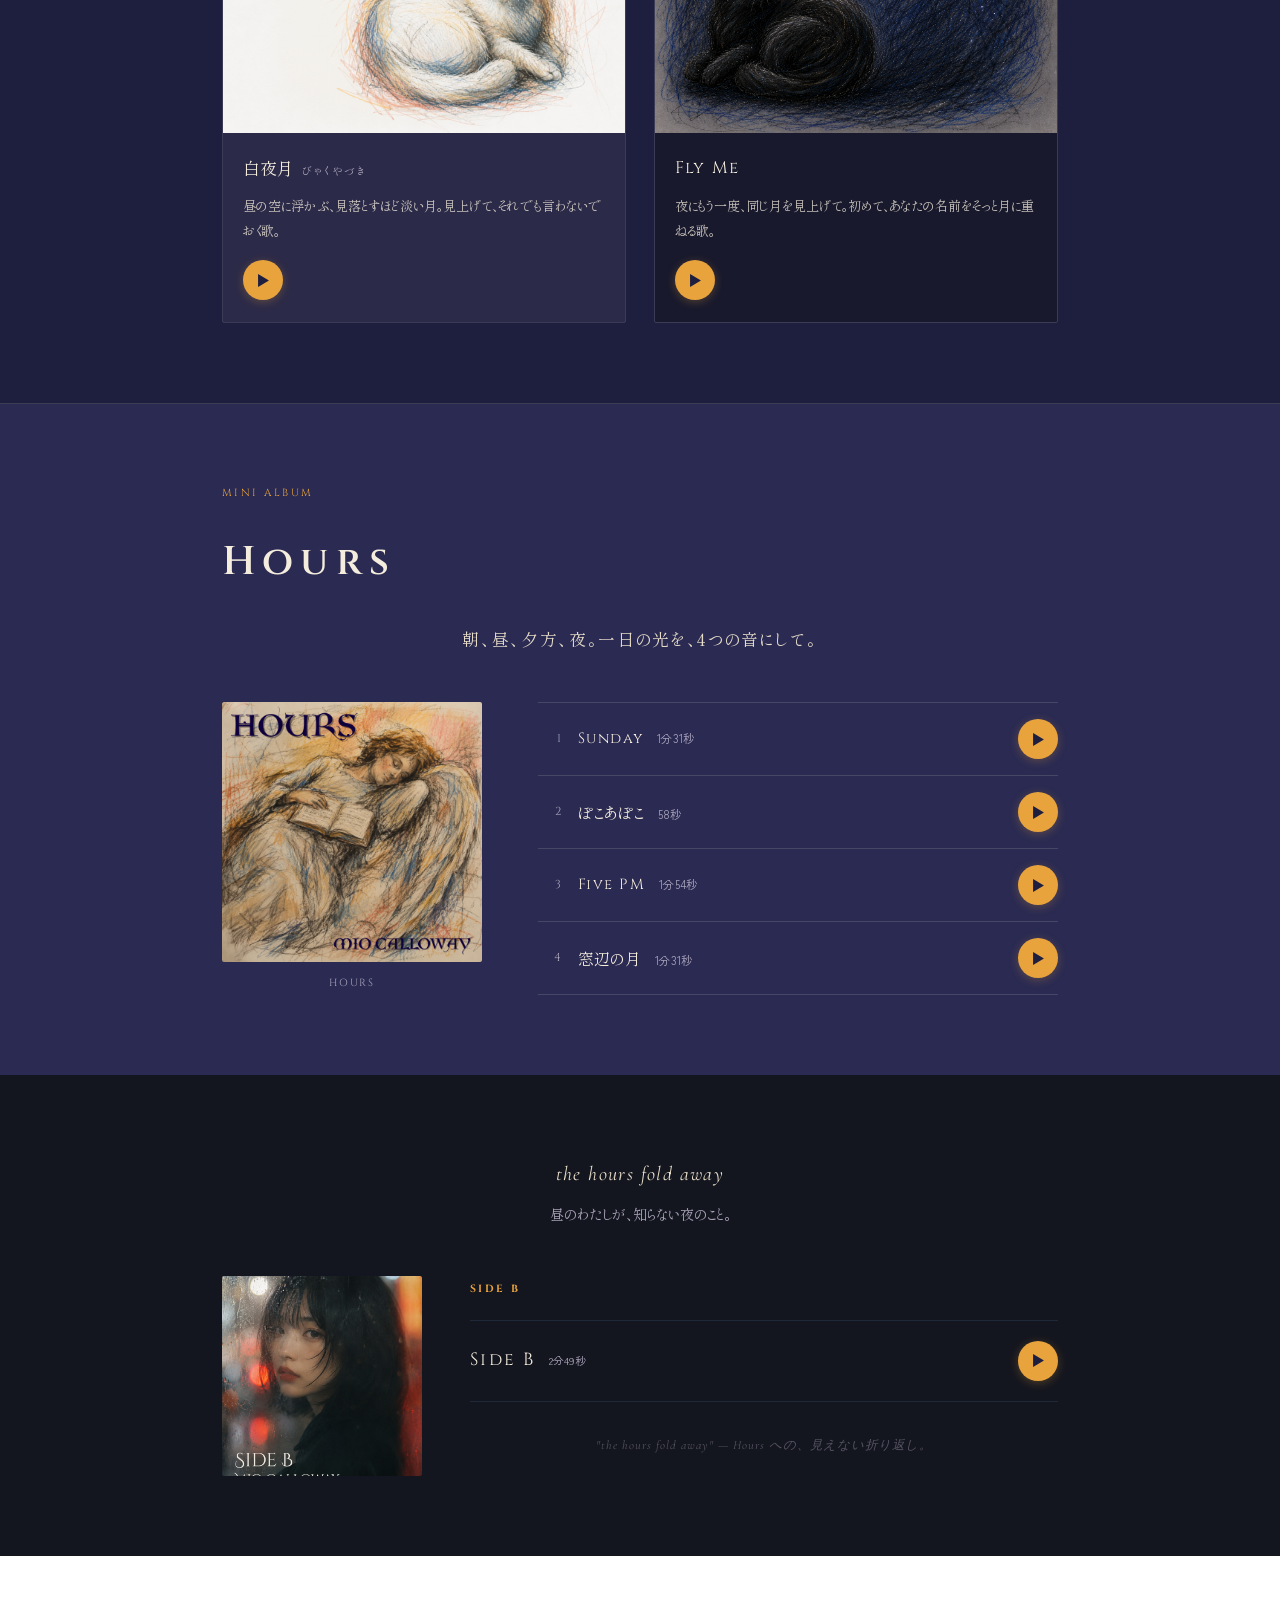
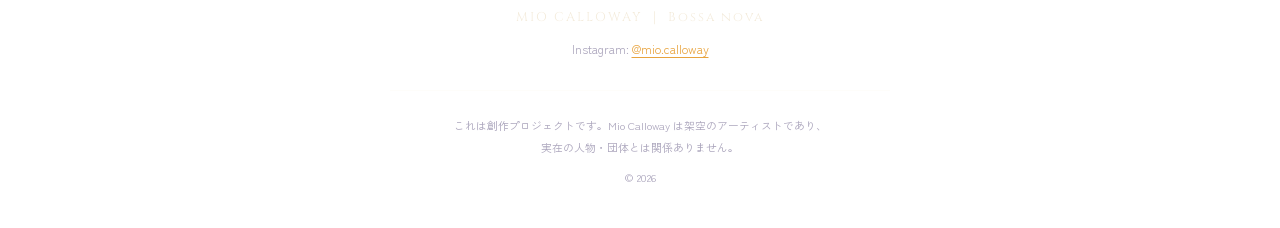
==== commit f142369b: "全ページに背景演出を追加（月色：昼→夜クロスフェード） - 新規 css/bg-effect.css・js/bg-effect.js として切り出し、既存ファイルへは   読み込みタグと背景レイヤーD" ====
--- a/index.html
+++ b/index.html
@@ -15,9 +15,16 @@
   <link rel="preconnect" href="https://fonts.gstatic.com" crossorigin>
   <link href="https://fonts.googleapis.com/css2?family=Cinzel:wght@400;600&family=Cormorant+Garamond:ital,wght@0,400;0,500;1,400&family=Shippori+Mincho:wght@400;600&family=Zen+Kaku+Gothic+New:wght@400;500;700&display=swap" rel="stylesheet">
   <link rel="stylesheet" href="css/style.css">
+  <link rel="stylesheet" href="css/bg-effect.css">
 </head>
 <body>
 
+  <!-- 背景演出レイヤー（月色：昼→夜クロスフェード） -->
+  <div class="bg-layer" aria-hidden="true">
+    <div class="bg-day"></div>
+    <div class="bg-night"></div>
+  </div>
+  <div class="bg-overlay" aria-hidden="true"></div>
   <a href="#main" class="skip-link">本文へスキップ</a>
 
   <!-- ======= HEADER ======= -->
@@ -320,5 +327,6 @@
   </div>
 
   <script src="js/player.js"></script>
+  <script src="js/bg-effect.js"></script>
 </body>
 </html>
--- a/css/bg-effect.css
+++ b/css/bg-effect.css
@@ -0,0 +1,79 @@
+/* ============================================================
+   bg-effect — 月色：昼(白夜月) → 夜(満月) クロスフェード背景
+   全ページ共通。既存 style.css の後に読み込む。
+   画像は css/ から見て ../assets/images/ を参照。
+   ============================================================ */
+:root {
+  /* 昼→夜の切り替えにかける時間（後から調整しやすいよう変数化） */
+  --bg-transition-duration: 6s;
+  /* 暗め帯（オーバーレイ）。既存 indigo 系に馴染む色味 */
+  --bg-day-overlay:   rgba(20, 20, 40, 0.35);
+  --bg-night-overlay: rgba(5, 5, 20, 0.45);
+}
+
+/* 背景レイヤーを見せるため body を透過（既存 style.css は変更しない） */
+body {
+  background-color: transparent;
+}
+
+/* ===== 背景レイヤー（固定・スクロール追従／既存コンテンツより背面） ===== */
+.bg-layer {
+  position: fixed;
+  top: 0;
+  left: 0;
+  width: 100%;
+  height: 100%;
+  z-index: -2;
+  pointer-events: none;
+}
+
+.bg-day,
+.bg-night {
+  position: absolute;
+  top: 0;
+  left: 0;
+  width: 100%;
+  height: 100%;
+  background-size: cover;
+  background-position: center center;
+  background-repeat: no-repeat;
+  transition: opacity var(--bg-transition-duration) ease-in-out;
+}
+
+.bg-day {
+  background-image: url('../assets/images/day.png');
+  opacity: 1;
+}
+
+.bg-night {
+  background-image: url('../assets/images/night.png');
+  opacity: 0;
+}
+
+body.is-night .bg-day  { opacity: 0; }
+body.is-night .bg-night { opacity: 1; }
+
+/* ===== 暗め帯（オーバーレイ） ===== */
+.bg-overlay {
+  position: fixed;
+  top: 0;
+  left: 0;
+  width: 100%;
+  height: 100%;
+  z-index: -1;
+  pointer-events: none;
+  background: var(--bg-day-overlay);
+  transition: background var(--bg-transition-duration) ease-in-out;
+}
+
+body.is-night .bg-overlay {
+  background: var(--bg-night-overlay);
+}
+
+@media (prefers-reduced-motion: reduce) {
+  .bg-day,
+  .bg-night,
+  .bg-overlay {
+    transition: none;
+  }
+}
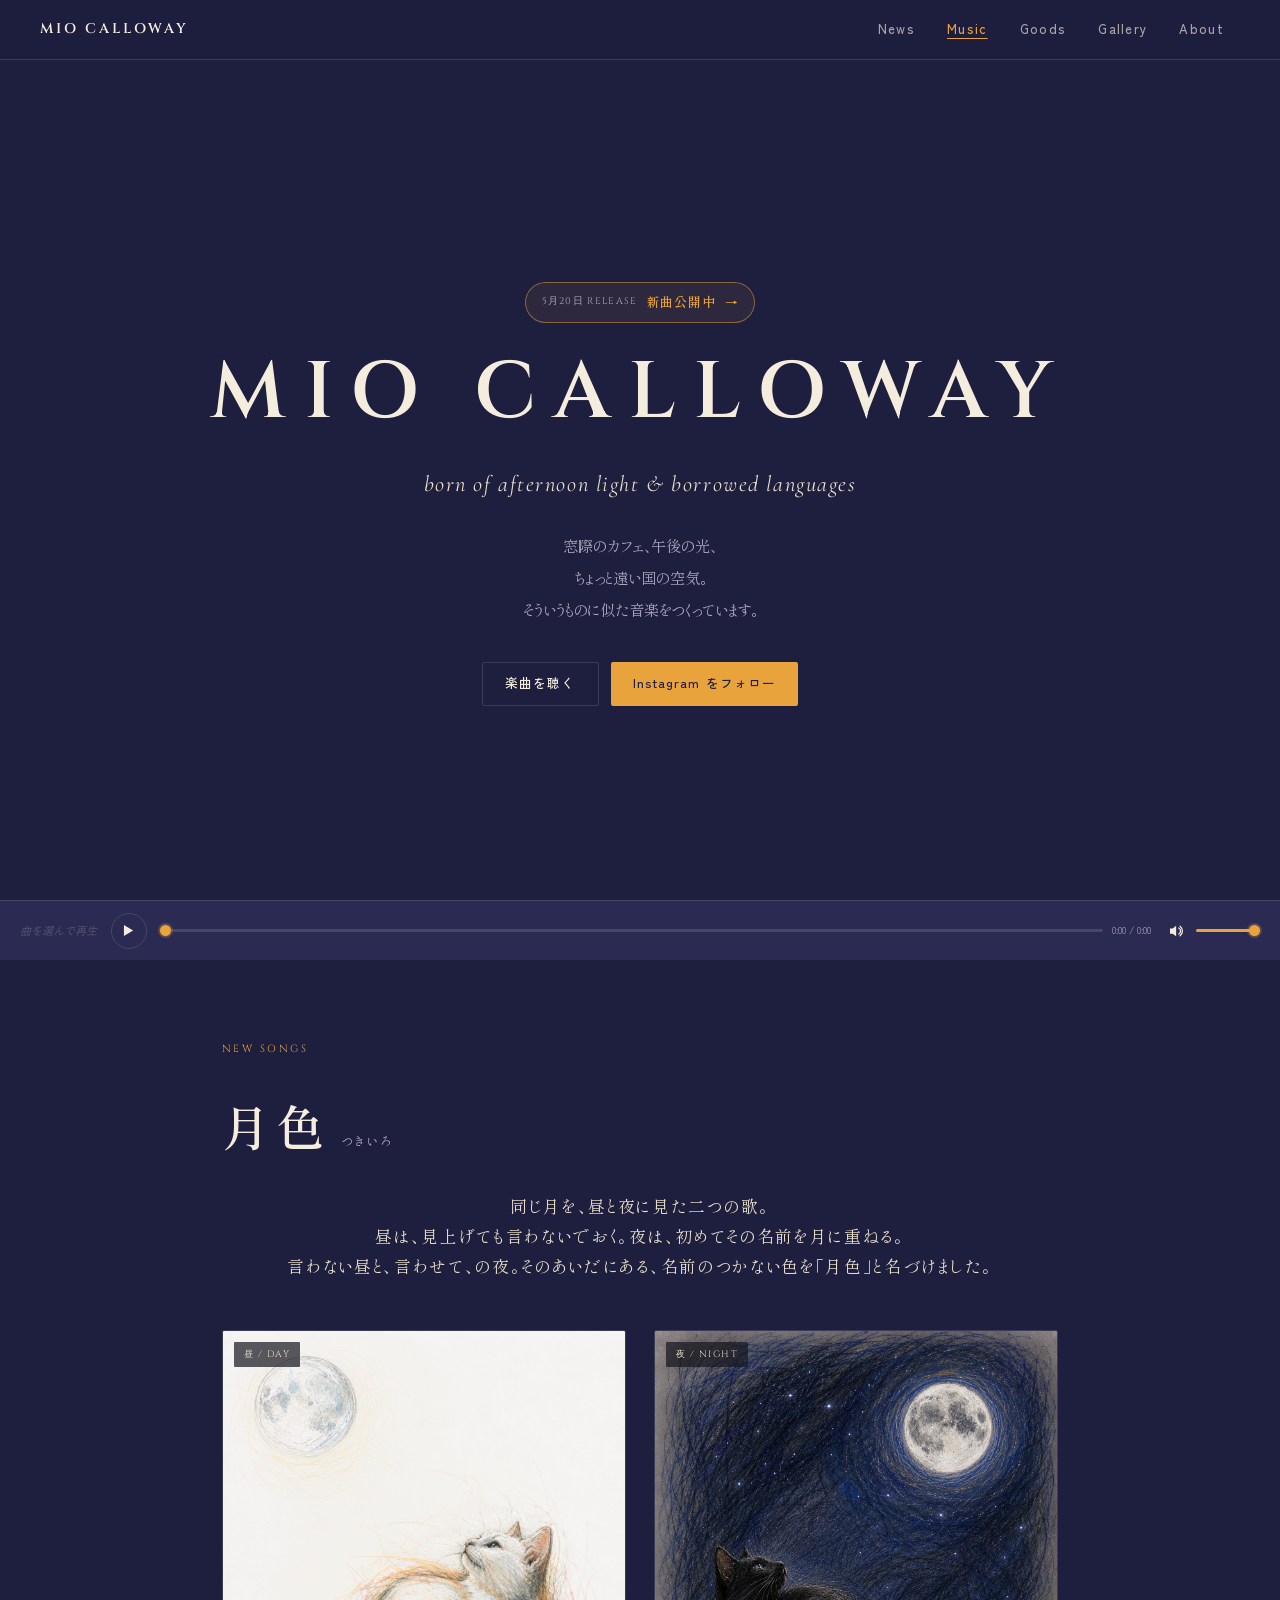
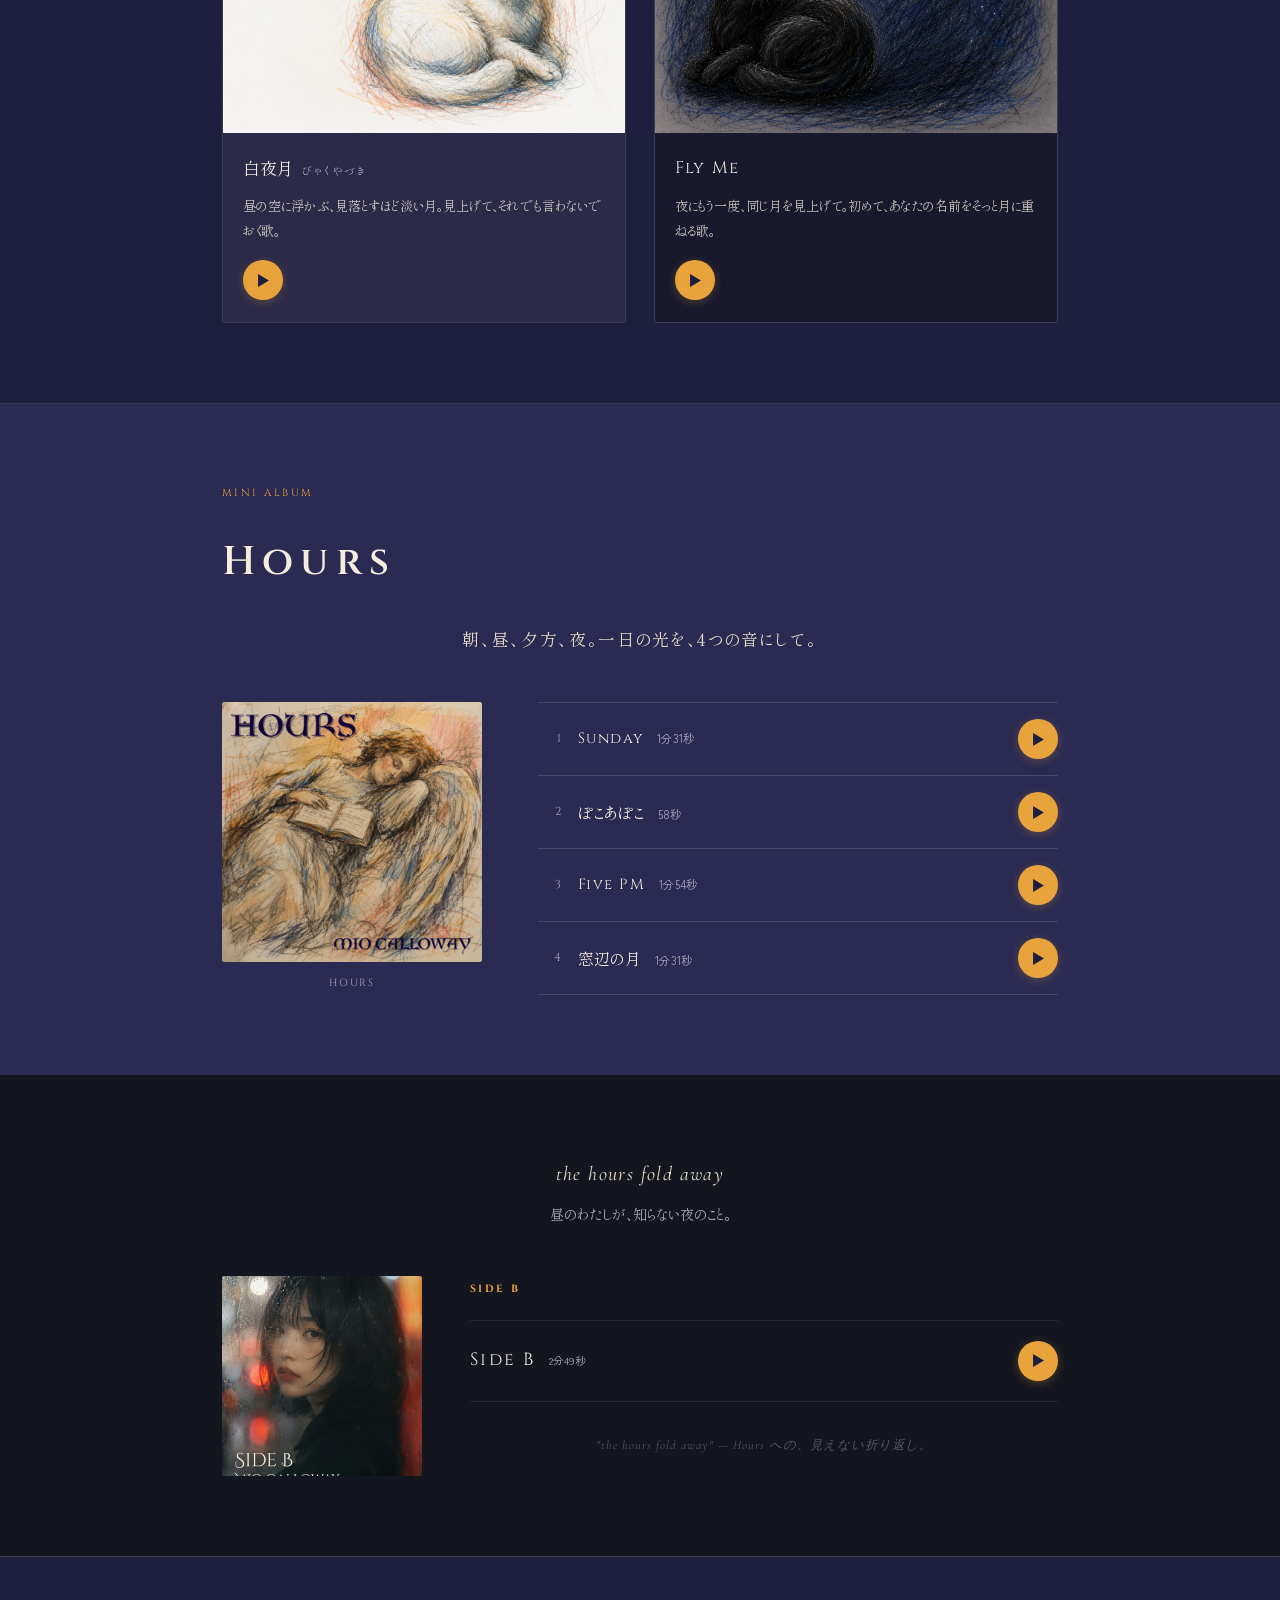
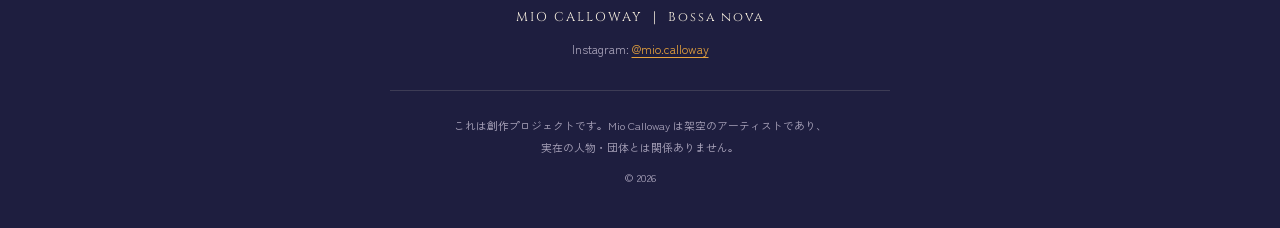
==== commit 8c938e28: "背景演出(昼→夜クロスフェード)を撤回し元の仕様に戻す - css/bg-effect.css・js/bg-effect.js を削除 - 全ページから背景レイヤーDOM・読み込みタグ・スクリプトを除" ====
--- a/index.html
+++ b/index.html
@@ -15,16 +15,9 @@
   <link rel="preconnect" href="https://fonts.gstatic.com" crossorigin>
   <link href="https://fonts.googleapis.com/css2?family=Cinzel:wght@400;600&family=Cormorant+Garamond:ital,wght@0,400;0,500;1,400&family=Shippori+Mincho:wght@400;600&family=Zen+Kaku+Gothic+New:wght@400;500;700&display=swap" rel="stylesheet">
   <link rel="stylesheet" href="css/style.css">
-  <link rel="stylesheet" href="css/bg-effect.css">
 </head>
 <body>
 
-  <!-- 背景演出レイヤー（月色：昼→夜クロスフェード） -->
-  <div class="bg-layer" aria-hidden="true">
-    <div class="bg-day"></div>
-    <div class="bg-night"></div>
-  </div>
-  <div class="bg-overlay" aria-hidden="true"></div>
   <a href="#main" class="skip-link">本文へスキップ</a>
 
   <!-- ======= HEADER ======= -->
@@ -327,6 +320,5 @@
   </div>
 
   <script src="js/player.js"></script>
-  <script src="js/bg-effect.js"></script>
 </body>
 </html>
